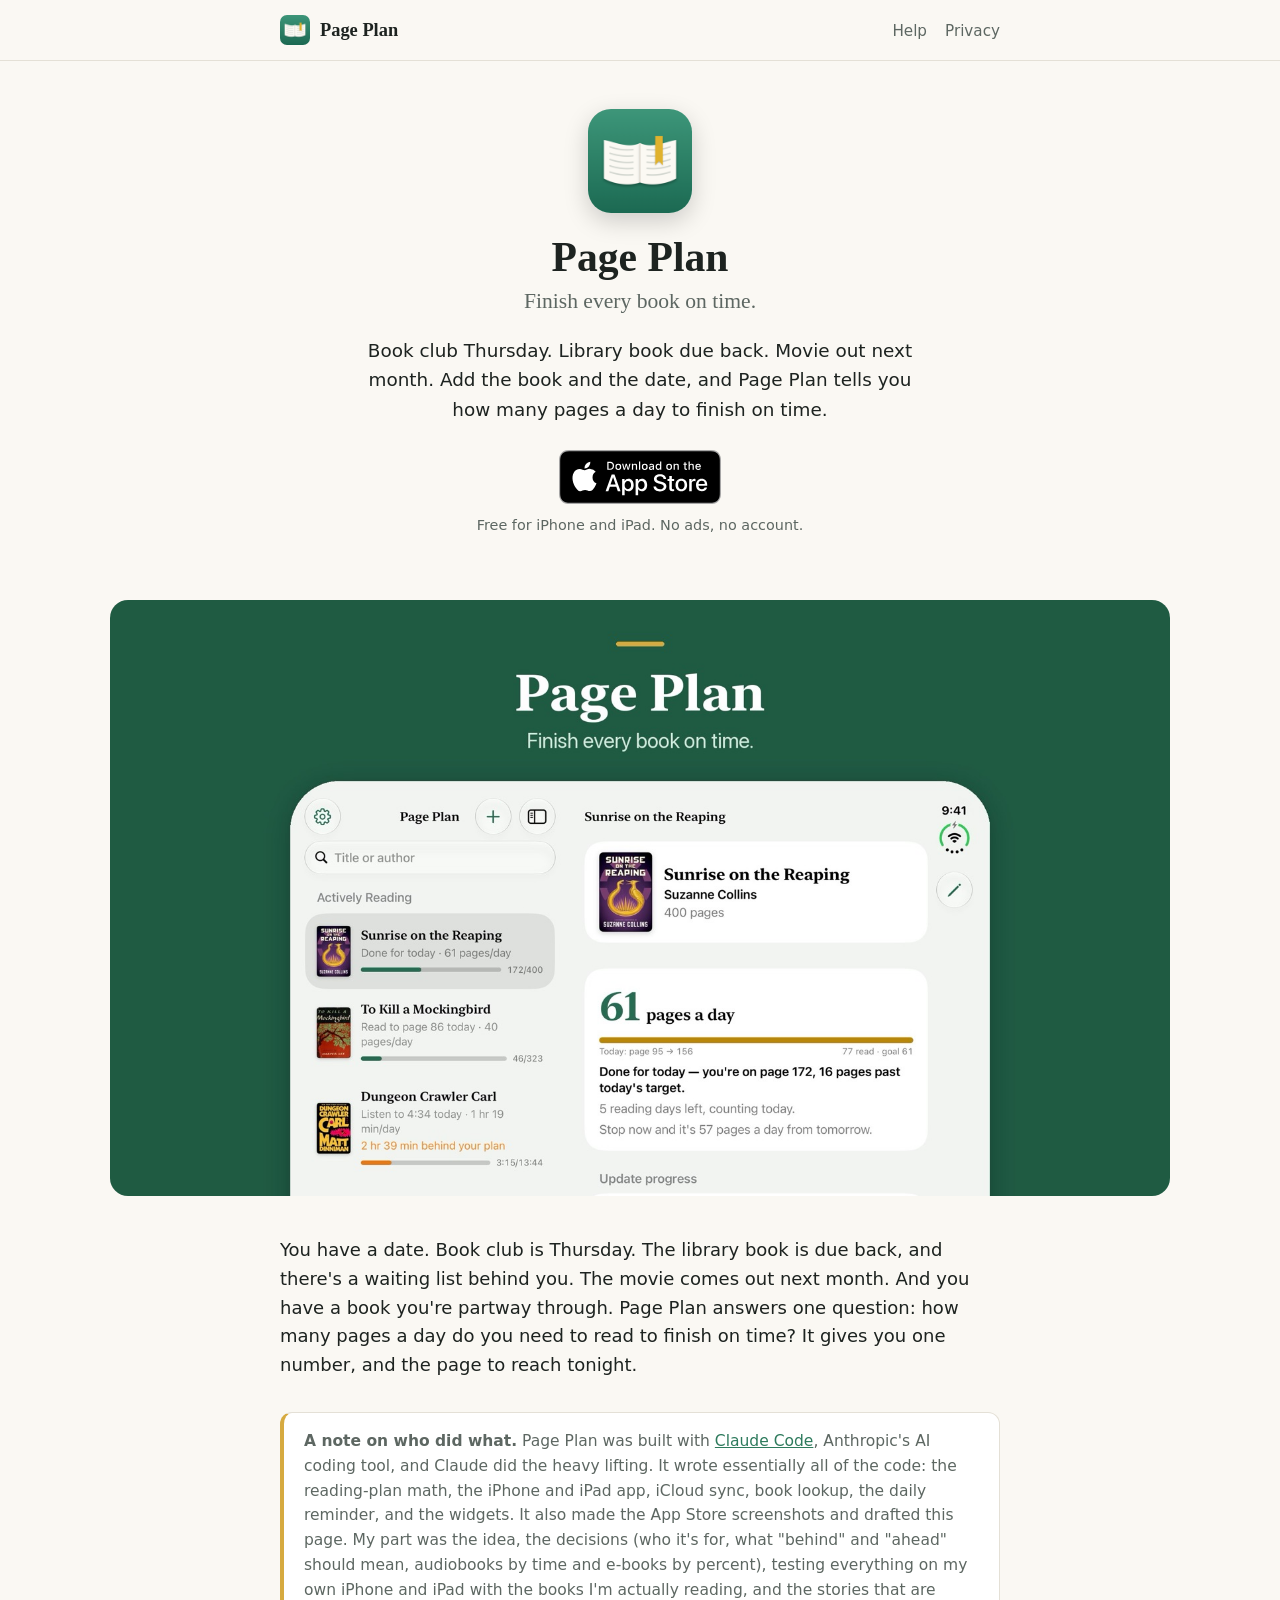
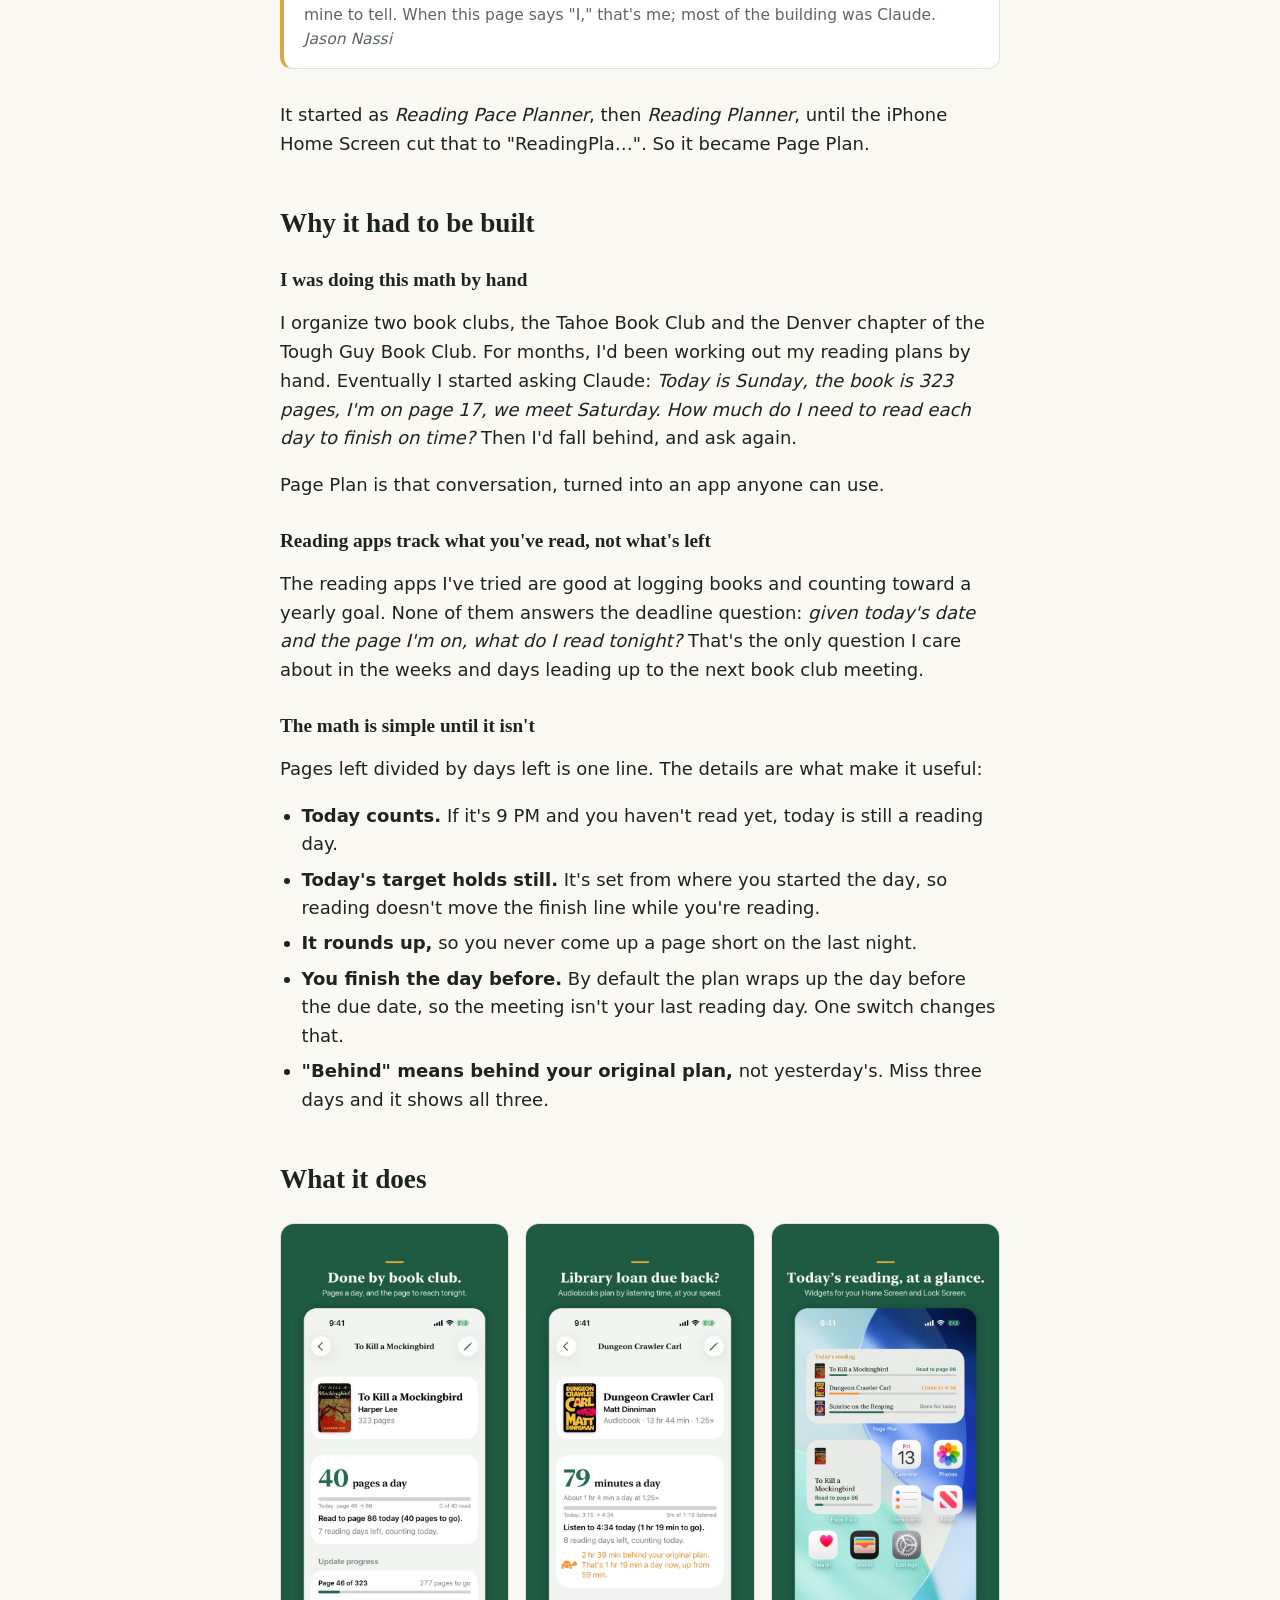
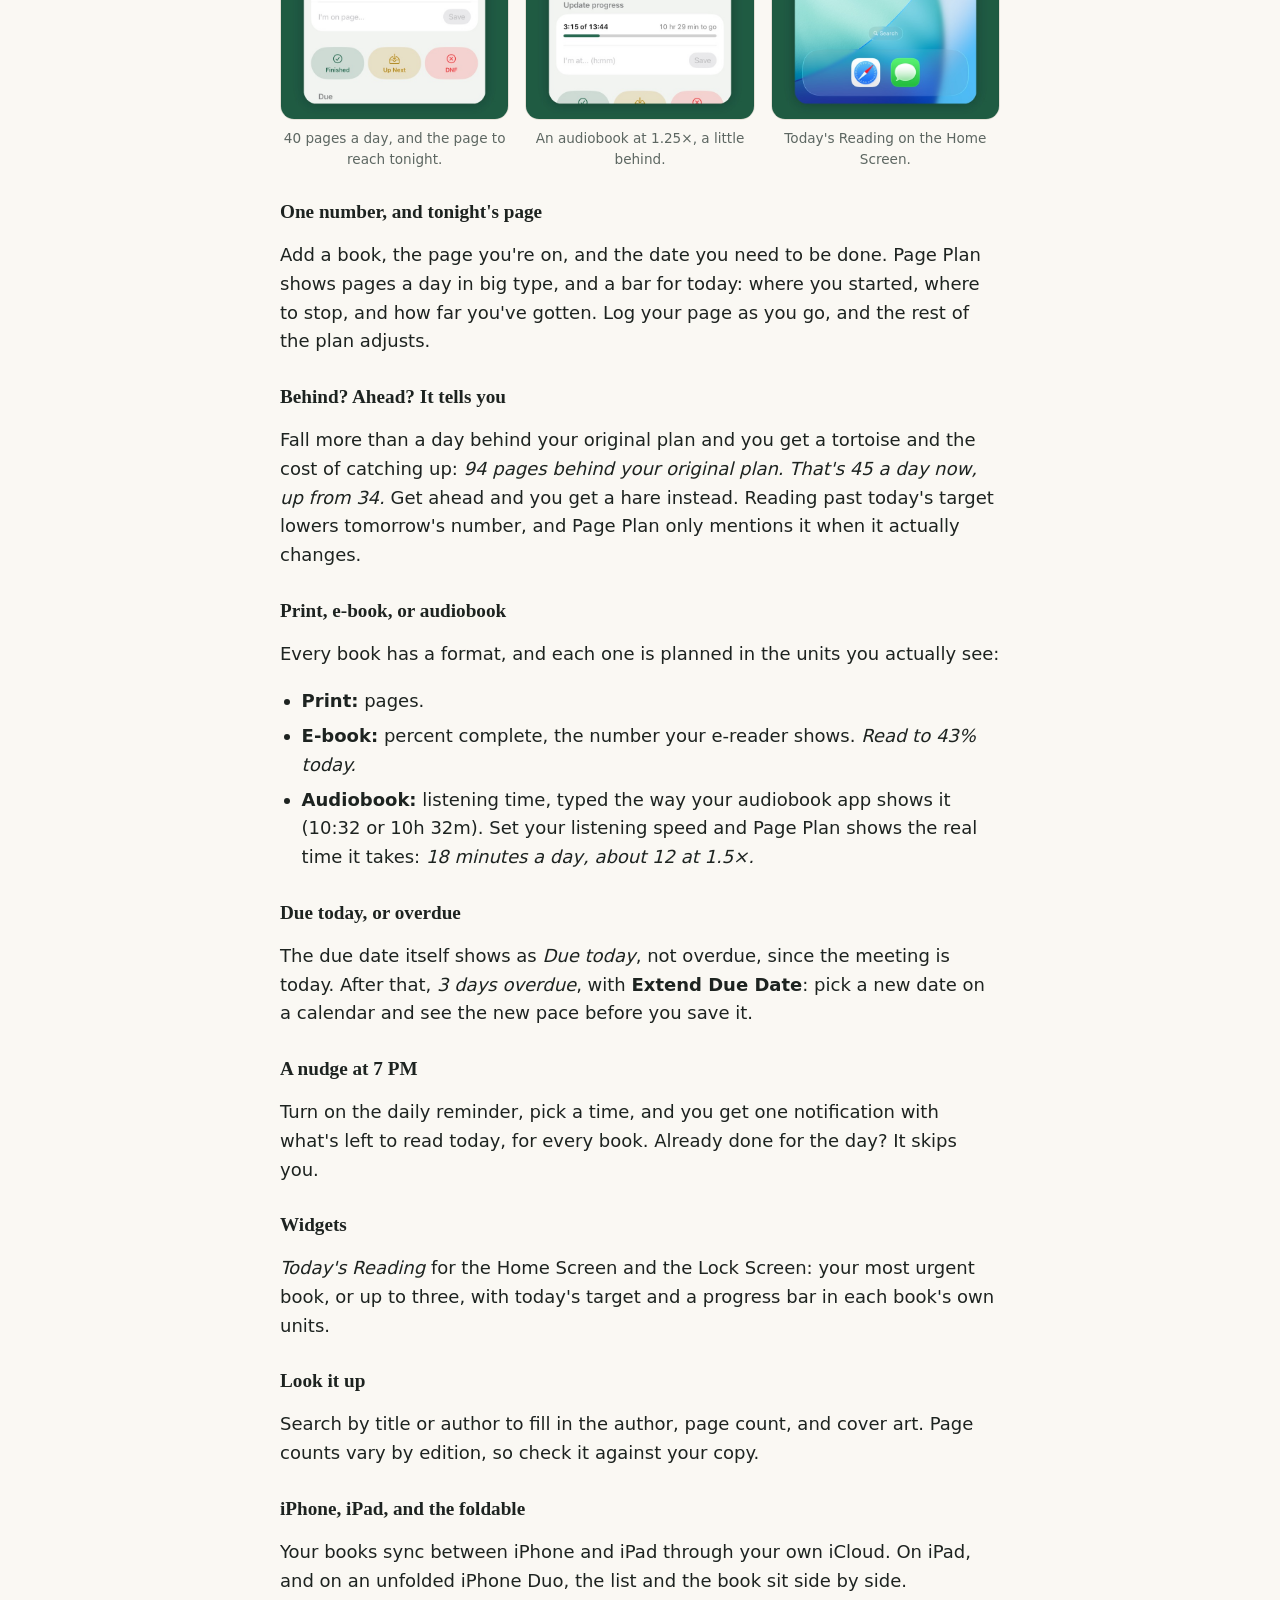
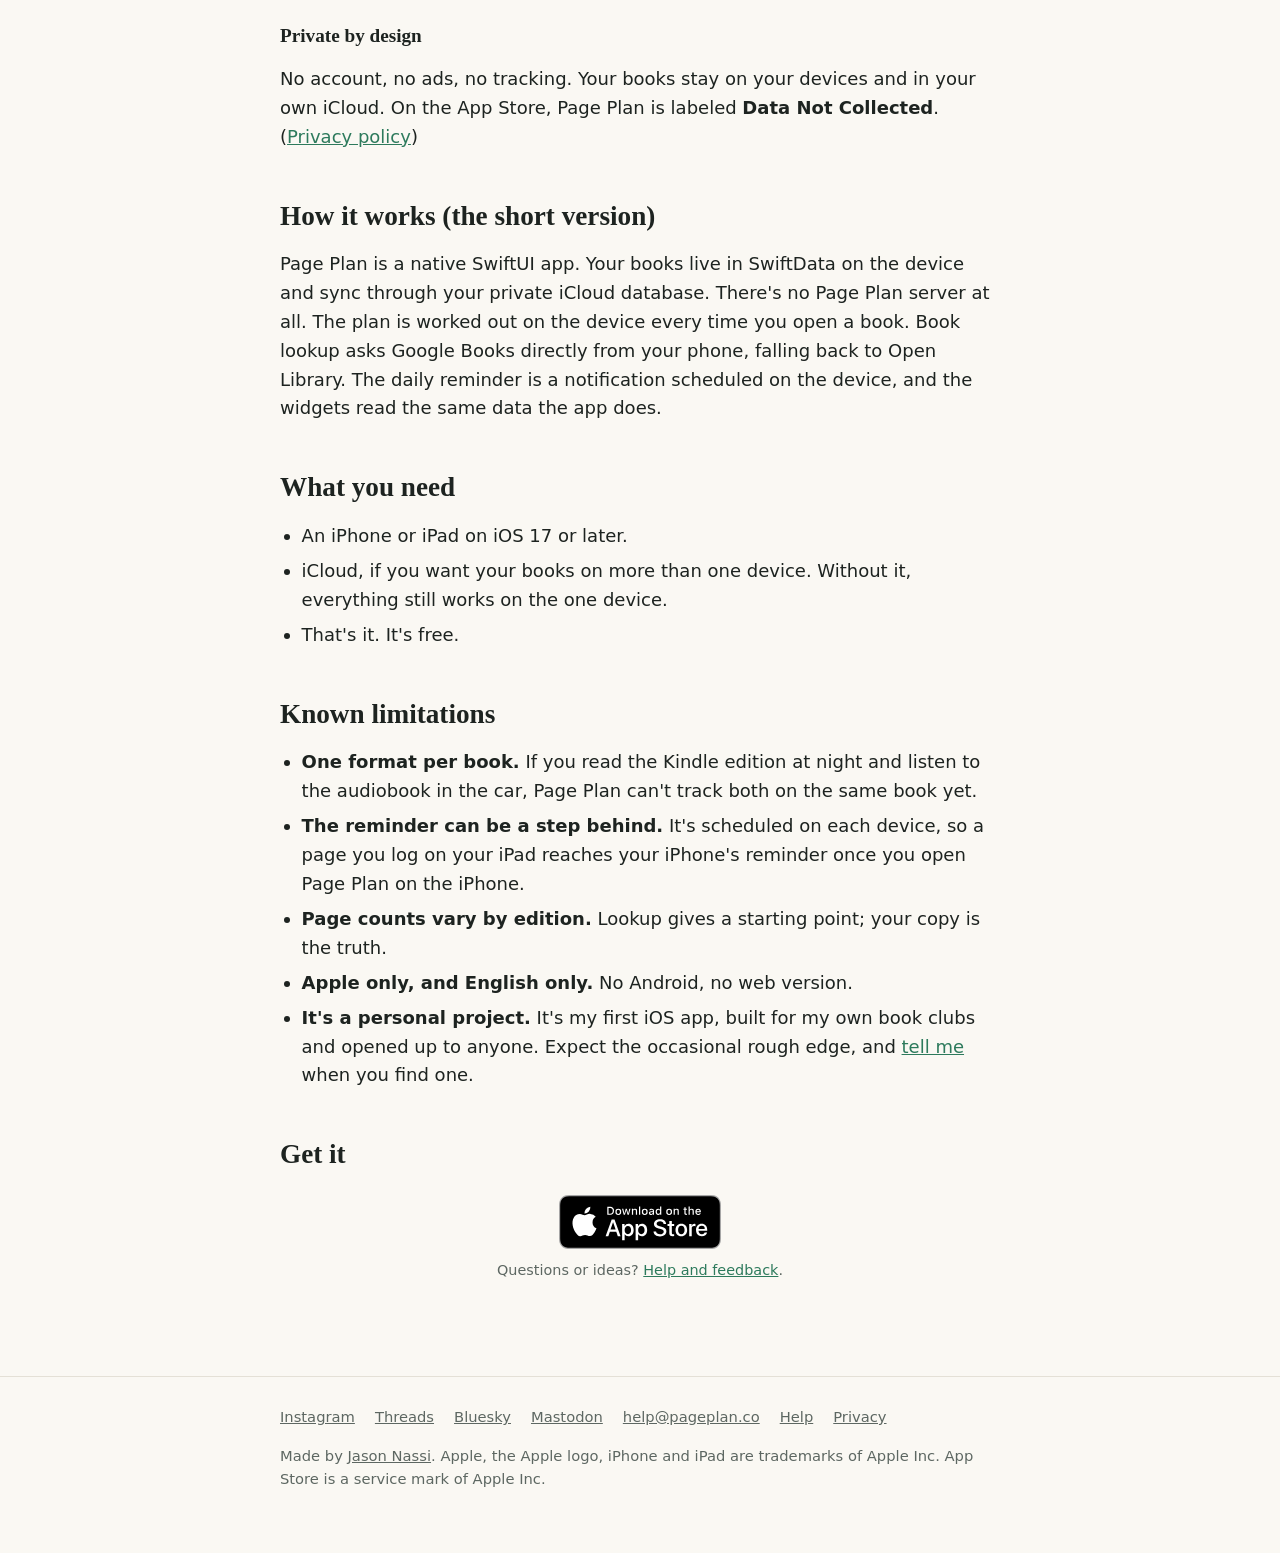
==== index.html @ 0ff405a3 "pageplan.co: home, help, privacy, /app short link, 404; GoatCounter and App Store campaign tags Co-A" ====
<!doctype html>
<html lang="en">
<head>
<meta charset="utf-8">
<meta name="viewport" content="width=device-width, initial-scale=1">
<title>Page Plan: Finish every book on time</title>
<meta name="description" content="How many pages a day to finish on time. Page Plan is a free iPhone and iPad app for book clubs, library loans and anyone reading to a deadline. Print, e-book or audiobook.">
<meta name="apple-itunes-app" content="app-id=6833728486">
<meta property="og:title" content="Page Plan: Finish every book on time">
<meta property="og:description" content="How many pages a day to finish on time. Free for iPhone and iPad.">
<meta property="og:image" content="https://pageplan.co/assets/img/og.jpg">
<meta property="og:url" content="https://pageplan.co/">
<meta name="twitter:card" content="summary_large_image">
<link rel="icon" href="/assets/img/favicon.png">
<link rel="apple-touch-icon" href="/assets/img/apple-touch-icon.png">
<link rel="stylesheet" href="/assets/style.css">
<link rel="me" href="https://mastodon.social/@pageplanapp">
<script data-goatcounter="https://pageplan.goatcounter.com/count" async src="//gc.zgo.at/count.js"></script>
</head>
<body>
<header class="top"><div class="wrap">
  <a class="brand" href="/"><img src="/assets/img/icon.png" alt="">Page Plan</a>
  <nav><a href="/help/">Help</a><a href="/privacy/">Privacy</a></nav>
</div></header>

<main>
<section class="hero wrap">
  <img class="icon" src="/assets/img/icon.png" alt="Page Plan app icon">
  <h1>Page Plan</h1>
  <p class="tagline">Finish every book on time.</p>
  <p class="pitch">Book club Thursday. Library book due back. Movie out next month. Add the book and the date, and Page Plan tells you how many pages a day to finish on time.</p>
  <a class="badge" href="https://apps.apple.com/app/page-plan/id6833728486?ct=site" data-goatcounter-click="app-store-hero">
    <img src="/assets/img/app-store-badge.svg" alt="Download on the App Store"></a>
  <p class="badge-note">Free for iPhone and iPad. No ads, no account.</p>
</section>

<div class="header-image"><img src="/assets/img/header.jpg" alt="Page Plan on an unfolded iPhone Duo: the book list on one side, today's plan on the other" width="1600" height="900"></div>

<div class="wrap">
<!-- STORY CALLOUT: uncomment when the Introducing post is live.
<div class="callout"><p>📚 <a href="https://www.jnassi.com/introducing-page-plan/">Want to read the story behind Page Plan?</a></p></div>
-->

<p style="margin-top:40px">You have a date. Book club is Thursday. The library book is due back, and there's a waiting list behind you. The movie comes out next month. And you have a book you're partway through. Page Plan answers one question: how many pages a day do you need to read to finish on time? It gives you one number, and the page to reach tonight.</p>

<div class="callout note">
<p><strong>A note on who did what.</strong> Page Plan was built with <a href="https://claude.com/claude-code">Claude Code</a>, Anthropic's AI coding tool, and Claude did the heavy lifting. It wrote essentially all of the code: the reading-plan math, the iPhone and iPad app, iCloud sync, book lookup, the daily reminder, and the widgets. It also made the App Store screenshots and drafted this page. My part was the idea, the decisions (who it's for, what "behind" and "ahead" should mean, audiobooks by time and e-books by percent), testing everything on my own iPhone and iPad with the books I'm actually reading, and the stories that are mine to tell. When this page says "I," that's me; most of the building was Claude. <em>Jason Nassi</em></p>
</div>

<p>It started as <em>Reading Pace Planner</em>, then <em>Reading Planner</em>, until the iPhone Home Screen cut that to "ReadingPla…". So it became Page Plan.</p>

<h2>Why it had to be built</h2>

<h3>I was doing this math by hand</h3>
<p>I organize two book clubs, the Tahoe Book Club and the Denver chapter of the Tough Guy Book Club. For months, I'd been working out my reading plans by hand. Eventually I started asking Claude: <em>Today is Sunday, the book is 323 pages, I'm on page 17, we meet Saturday. How much do I need to read each day to finish on time?</em> Then I'd fall behind, and ask again.</p>
<p>Page Plan is that conversation, turned into an app anyone can use.</p>

<h3>Reading apps track what you've read, not what's left</h3>
<p>The reading apps I've tried are good at logging books and counting toward a yearly goal. None of them answers the deadline question: <em>given today's date and the page I'm on, what do I read tonight?</em> That's the only question I care about in the weeks and days leading up to the next book club meeting.</p>

<h3>The math is simple until it isn't</h3>
<p>Pages left divided by days left is one line. The details are what make it useful:</p>
<ul>
  <li><strong>Today counts.</strong> If it's 9 PM and you haven't read yet, today is still a reading day.</li>
  <li><strong>Today's target holds still.</strong> It's set from where you started the day, so reading doesn't move the finish line while you're reading.</li>
  <li><strong>It rounds up,</strong> so you never come up a page short on the last night.</li>
  <li><strong>You finish the day before.</strong> By default the plan wraps up the day before the due date, so the meeting isn't your last reading day. One switch changes that.</li>
  <li><strong>"Behind" means behind your original plan,</strong> not yesterday's. Miss three days and it shows all three.</li>
</ul>

<h2>What it does</h2>

<div class="shots">
  <figure><img src="/assets/img/iphone-1.jpg" alt="To Kill a Mockingbird: 40 pages a day, read to page 86 tonight" loading="lazy" width="644" height="1400"><figcaption>40 pages a day, and the page to reach tonight.</figcaption></figure>
  <figure><img src="/assets/img/iphone-2.jpg" alt="An audiobook at 1.25×, a little behind" loading="lazy" width="644" height="1400"><figcaption>An audiobook at 1.25×, a little behind.</figcaption></figure>
  <figure><img src="/assets/img/iphone-5.jpg" alt="Today's Reading widget on the Home Screen" loading="lazy" width="644" height="1400"><figcaption>Today's Reading on the Home Screen.</figcaption></figure>
</div>

<h3>One number, and tonight's page</h3>
<p>Add a book, the page you're on, and the date you need to be done. Page Plan shows pages a day in big type, and a bar for today: where you started, where to stop, and how far you've gotten. Log your page as you go, and the rest of the plan adjusts.</p>

<h3>Behind? Ahead? It tells you</h3>
<p>Fall more than a day behind your original plan and you get a tortoise and the cost of catching up: <em>94 pages behind your original plan. That's 45 a day now, up from 34.</em> Get ahead and you get a hare instead. Reading past today's target lowers tomorrow's number, and Page Plan only mentions it when it actually changes.</p>

<h3>Print, e-book, or audiobook</h3>
<p>Every book has a format, and each one is planned in the units you actually see:</p>
<ul>
  <li><strong>Print:</strong> pages.</li>
  <li><strong>E-book:</strong> percent complete, the number your e-reader shows. <em>Read to 43% today.</em></li>
  <li><strong>Audiobook:</strong> listening time, typed the way your audiobook app shows it (10:32 or 10h 32m). Set your listening speed and Page Plan shows the real time it takes: <em>18 minutes a day, about 12 at 1.5×.</em></li>
</ul>

<h3>Due today, or overdue</h3>
<p>The due date itself shows as <em>Due today</em>, not overdue, since the meeting is today. After that, <em>3 days overdue</em>, with <strong>Extend Due Date</strong>: pick a new date on a calendar and see the new pace before you save it.</p>

<h3>A nudge at 7 PM</h3>
<p>Turn on the daily reminder, pick a time, and you get one notification with what's left to read today, for every book. Already done for the day? It skips you.</p>

<h3>Widgets</h3>
<p><em>Today's Reading</em> for the Home Screen and the Lock Screen: your most urgent book, or up to three, with today's target and a progress bar in each book's own units.</p>

<h3>Look it up</h3>
<p>Search by title or author to fill in the author, page count, and cover art. Page counts vary by edition, so check it against your copy.</p>

<h3>iPhone, iPad, and the foldable</h3>
<p>Your books sync between iPhone and iPad through your own iCloud. On iPad, and on an unfolded iPhone Duo, the list and the book sit side by side.</p>

<h3>Private by design</h3>
<p>No account, no ads, no tracking. Your books stay on your devices and in your own iCloud. On the App Store, Page Plan is labeled <strong>Data Not Collected</strong>. (<a href="/privacy/">Privacy policy</a>)</p>

<h2>How it works (the short version)</h2>
<p>Page Plan is a native SwiftUI app. Your books live in SwiftData on the device and sync through your private iCloud database. There's no Page Plan server at all. The plan is worked out on the device every time you open a book. Book lookup asks Google Books directly from your phone, falling back to Open Library. The daily reminder is a notification scheduled on the device, and the widgets read the same data the app does.</p>

<h2>What you need</h2>
<ul>
  <li>An iPhone or iPad on iOS 17 or later.</li>
  <li>iCloud, if you want your books on more than one device. Without it, everything still works on the one device.</li>
  <li>That's it. It's free.</li>
</ul>

<h2>Known limitations</h2>
<ul>
  <li><strong>One format per book.</strong> If you read the Kindle edition at night and listen to the audiobook in the car, Page Plan can't track both on the same book yet.</li>
  <li><strong>The reminder can be a step behind.</strong> It's scheduled on each device, so a page you log on your iPad reaches your iPhone's reminder once you open Page Plan on the iPhone.</li>
  <li><strong>Page counts vary by edition.</strong> Lookup gives a starting point; your copy is the truth.</li>
  <li><strong>Apple only, and English only.</strong> No Android, no web version.</li>
  <li><strong>It's a personal project.</strong> It's my first iOS app, built for my own book clubs and opened up to anyone. Expect the occasional rough edge, and <a href="/help/">tell me</a> when you find one.</li>
</ul>

<h2 id="get">Get it</h2>
<div class="get">
  <a class="badge" href="https://apps.apple.com/app/page-plan/id6833728486?ct=site" data-goatcounter-click="app-store-bottom">
    <img src="/assets/img/app-store-badge.svg" alt="Download on the App Store"></a>
  <p class="badge-note">Questions or ideas? <a href="/help/">Help and feedback</a>.</p>
</div>
</div>
</main>

<footer><div class="wrap">
  <div class="links">
    <a href="https://www.instagram.com/pageplanapp" data-goatcounter-click="instagram">Instagram</a>
    <a href="https://www.threads.com/@pageplanapp" data-goatcounter-click="threads">Threads</a>
    <a href="https://bsky.app/profile/pageplan.co" data-goatcounter-click="bluesky">Bluesky</a>
    <a rel="me" href="https://mastodon.social/@pageplanapp" data-goatcounter-click="mastodon">Mastodon</a>
    <a href="mailto:help@pageplan.co">help@pageplan.co</a>
    <a href="/help/">Help</a>
    <a href="/privacy/">Privacy</a>
  </div>
  <p>Made by <a href="https://www.jnassi.com/">Jason Nassi</a>. Apple, the Apple logo, iPhone and iPad are trademarks of Apple Inc. App Store is a service mark of Apple Inc.</p>
</div></footer>
</body>
</html>
---- assets/style.css ----
/* Page Plan site. Colors match the app: deep green, gold, paper. */
:root {
  --green: #1f5a43;
  --green-bright: #2d7a5c;
  --gold: #d6aa40;
  --paper: #faf8f3;
  --card: #ffffff;
  --ink: #1d2320;
  --muted: #5d6762;
  --line: #e4e0d6;
  --serif: "New York", ui-serif, "Iowan Old Style", Georgia, serif;
  --sans: -apple-system, BlinkMacSystemFont, "Segoe UI", system-ui, sans-serif;
}
@media (prefers-color-scheme: dark) {
  :root {
    --green: #7cc4a3;
    --green-bright: #8fd3b2;
    --gold: #e3bd5c;
    --paper: #141816;
    --card: #1d2320;
    --ink: #eef1ee;
    --muted: #a6b0ab;
    --line: #2f3833;
  }
}

* { box-sizing: border-box; }
html { -webkit-text-size-adjust: 100%; }
body {
  margin: 0;
  background: var(--paper);
  color: var(--ink);
  font: 18px/1.6 var(--sans);
}
img { max-width: 100%; height: auto; display: block; }
a { color: var(--green-bright); }
h1, h2, h3 { font-family: var(--serif); line-height: 1.2; }
h2 { font-size: 1.7rem; margin: 3rem 0 1rem; }
h3 { font-size: 1.2rem; margin: 1.8rem 0 0.4rem; }
.wrap { max-width: 760px; margin: 0 auto; padding: 0 20px; }

/* Top bar */
.top { border-bottom: 1px solid var(--line); }
.top .wrap { display: flex; align-items: center; justify-content: space-between; height: 60px; }
.brand { display: flex; align-items: center; gap: 10px; color: var(--ink); text-decoration: none;
         font: 700 1.15rem var(--serif); }
.brand img { width: 30px; height: 30px; border-radius: 7px; }
.top nav a { color: var(--muted); text-decoration: none; margin-left: 18px; font-size: 0.95rem; }
.top nav a:hover { color: var(--green-bright); }

/* Hero */
.hero { text-align: center; padding: 48px 0 8px; }
.hero .icon { width: 104px; height: 104px; border-radius: 23px; margin: 0 auto 20px;
              box-shadow: 0 8px 24px rgba(0,0,0,0.18); }
.hero h1 { font-size: 2.6rem; margin: 0; }
.hero .tagline { font: 1.35rem var(--serif); color: var(--muted); margin: 6px 0 22px; }
.hero .pitch { font-size: 1.15rem; max-width: 560px; margin: 0 auto 26px; }
.badge img { height: 54px; width: auto; margin: 0 auto; }
.badge-note { color: var(--muted); font-size: 0.9rem; margin-top: 10px; }
.header-image { margin: 40px auto 0; max-width: 1100px; padding: 0 20px; }
.header-image img { border-radius: 18px; }

/* Content */
.callout { background: var(--card); border: 1px solid var(--line); border-left: 4px solid var(--gold);
           border-radius: 12px; padding: 16px 20px; margin: 32px 0; }
.callout p { margin: 0; }
.note { color: var(--muted); font-size: 0.97rem; }
ul { padding-left: 1.2em; }
li { margin: 0.35em 0; }
.shots { display: grid; grid-template-columns: repeat(3, 1fr); gap: 16px; margin: 28px 0; }
.shots figure { margin: 0; }
.shots img { border-radius: 14px; border: 1px solid var(--line); }
.shots figcaption { font-size: 0.85rem; color: var(--muted); margin-top: 8px; text-align: center; }
@media (max-width: 600px) {
  body { font-size: 17px; }
  .hero h1 { font-size: 2.2rem; }
  .shots { grid-template-columns: 1fr; max-width: 300px; margin: 28px auto; }
  .top nav a { margin-left: 12px; }
}
.get { text-align: center; padding: 8px 0 16px; }

/* Footer */
footer { border-top: 1px solid var(--line); margin-top: 64px; padding: 28px 0 48px; color: var(--muted);
         font-size: 0.92rem; }
footer .links { display: flex; flex-wrap: wrap; gap: 8px 20px; margin-bottom: 12px; }
footer a { color: var(--muted); }
footer a:hover { color: var(--green-bright); }
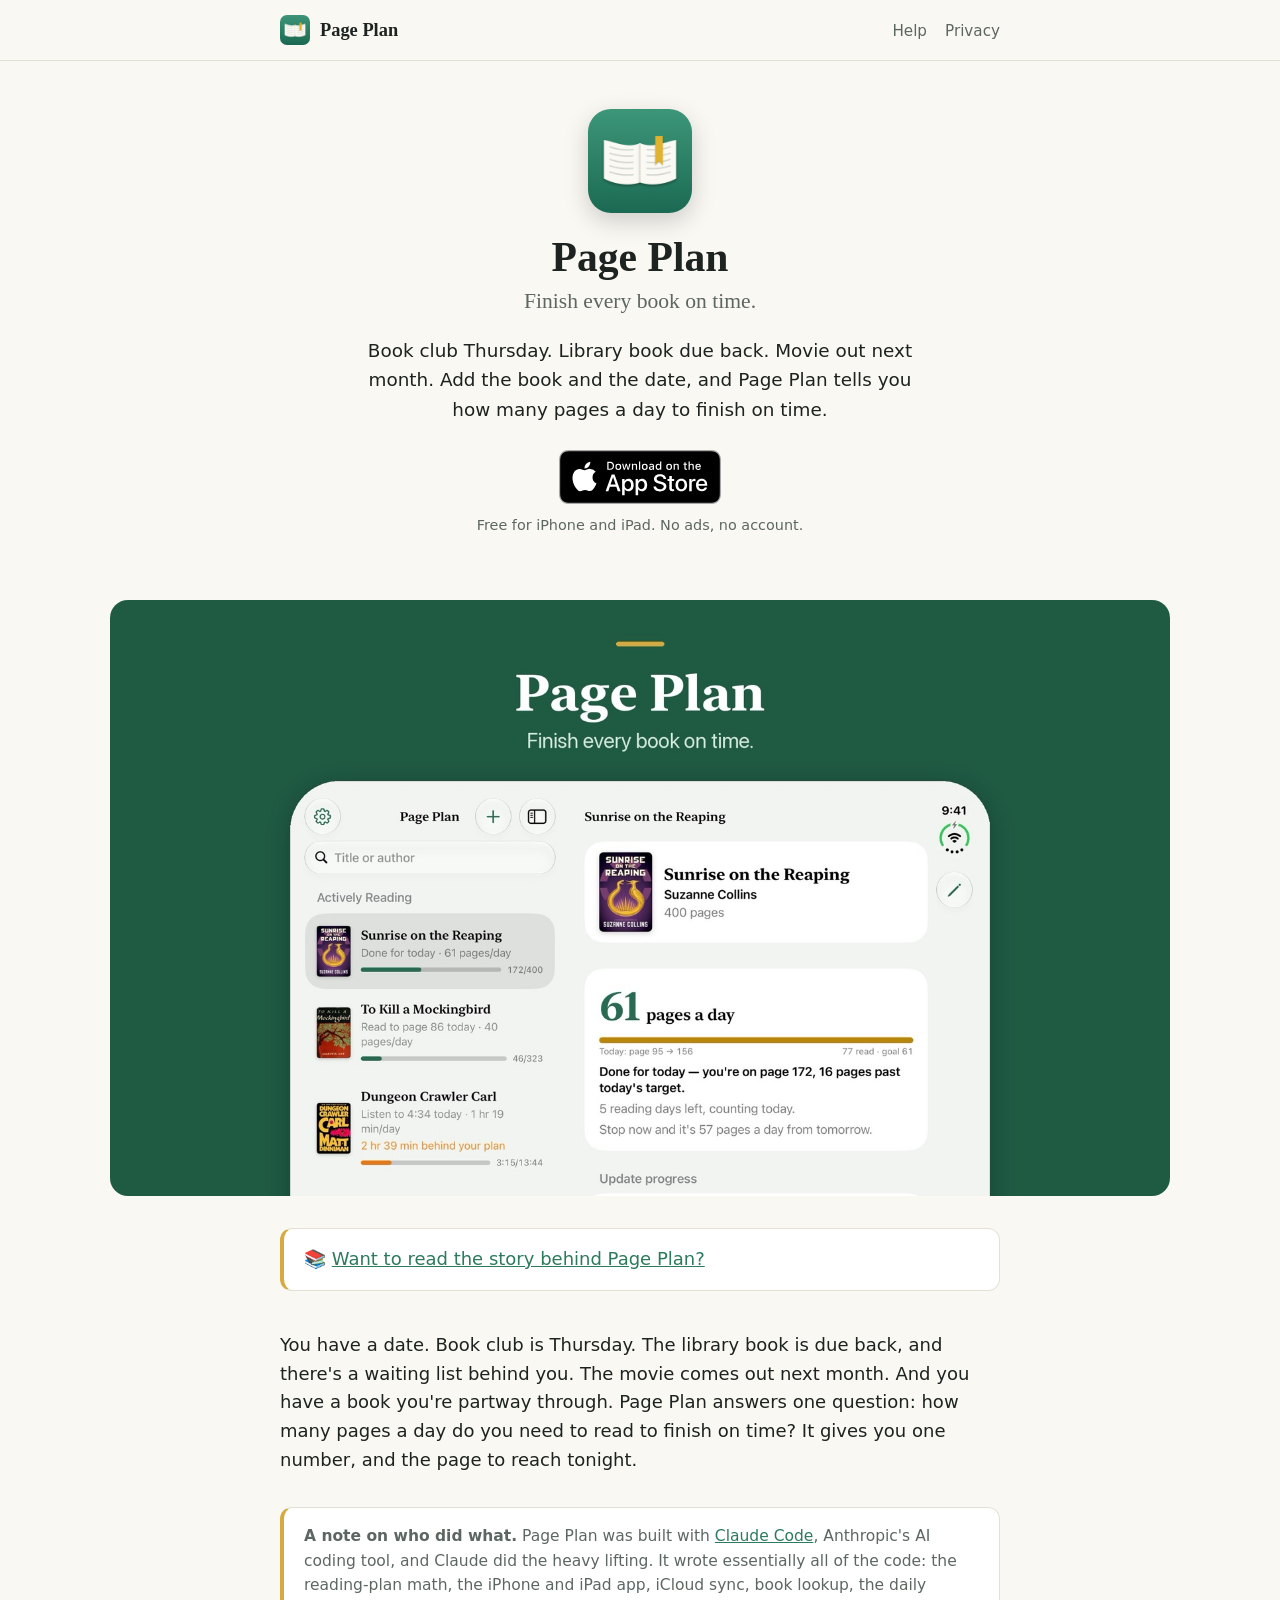
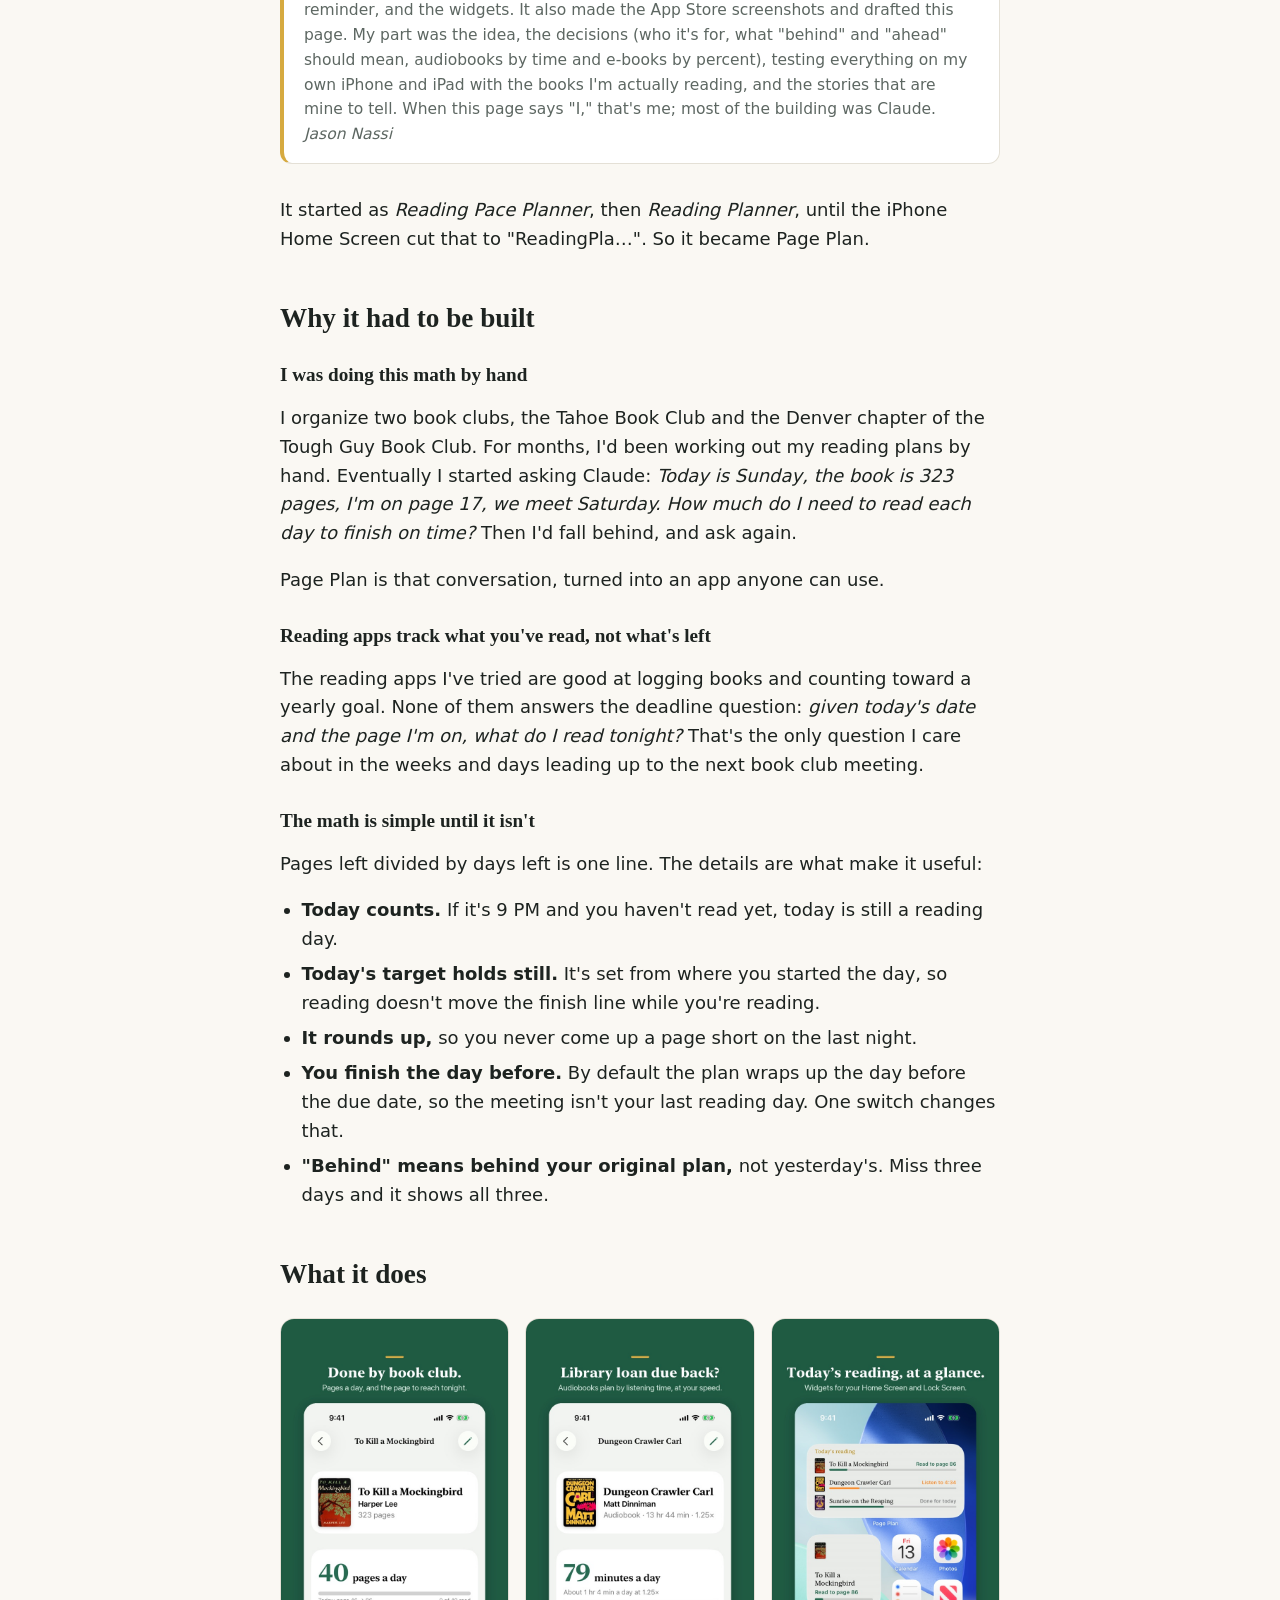
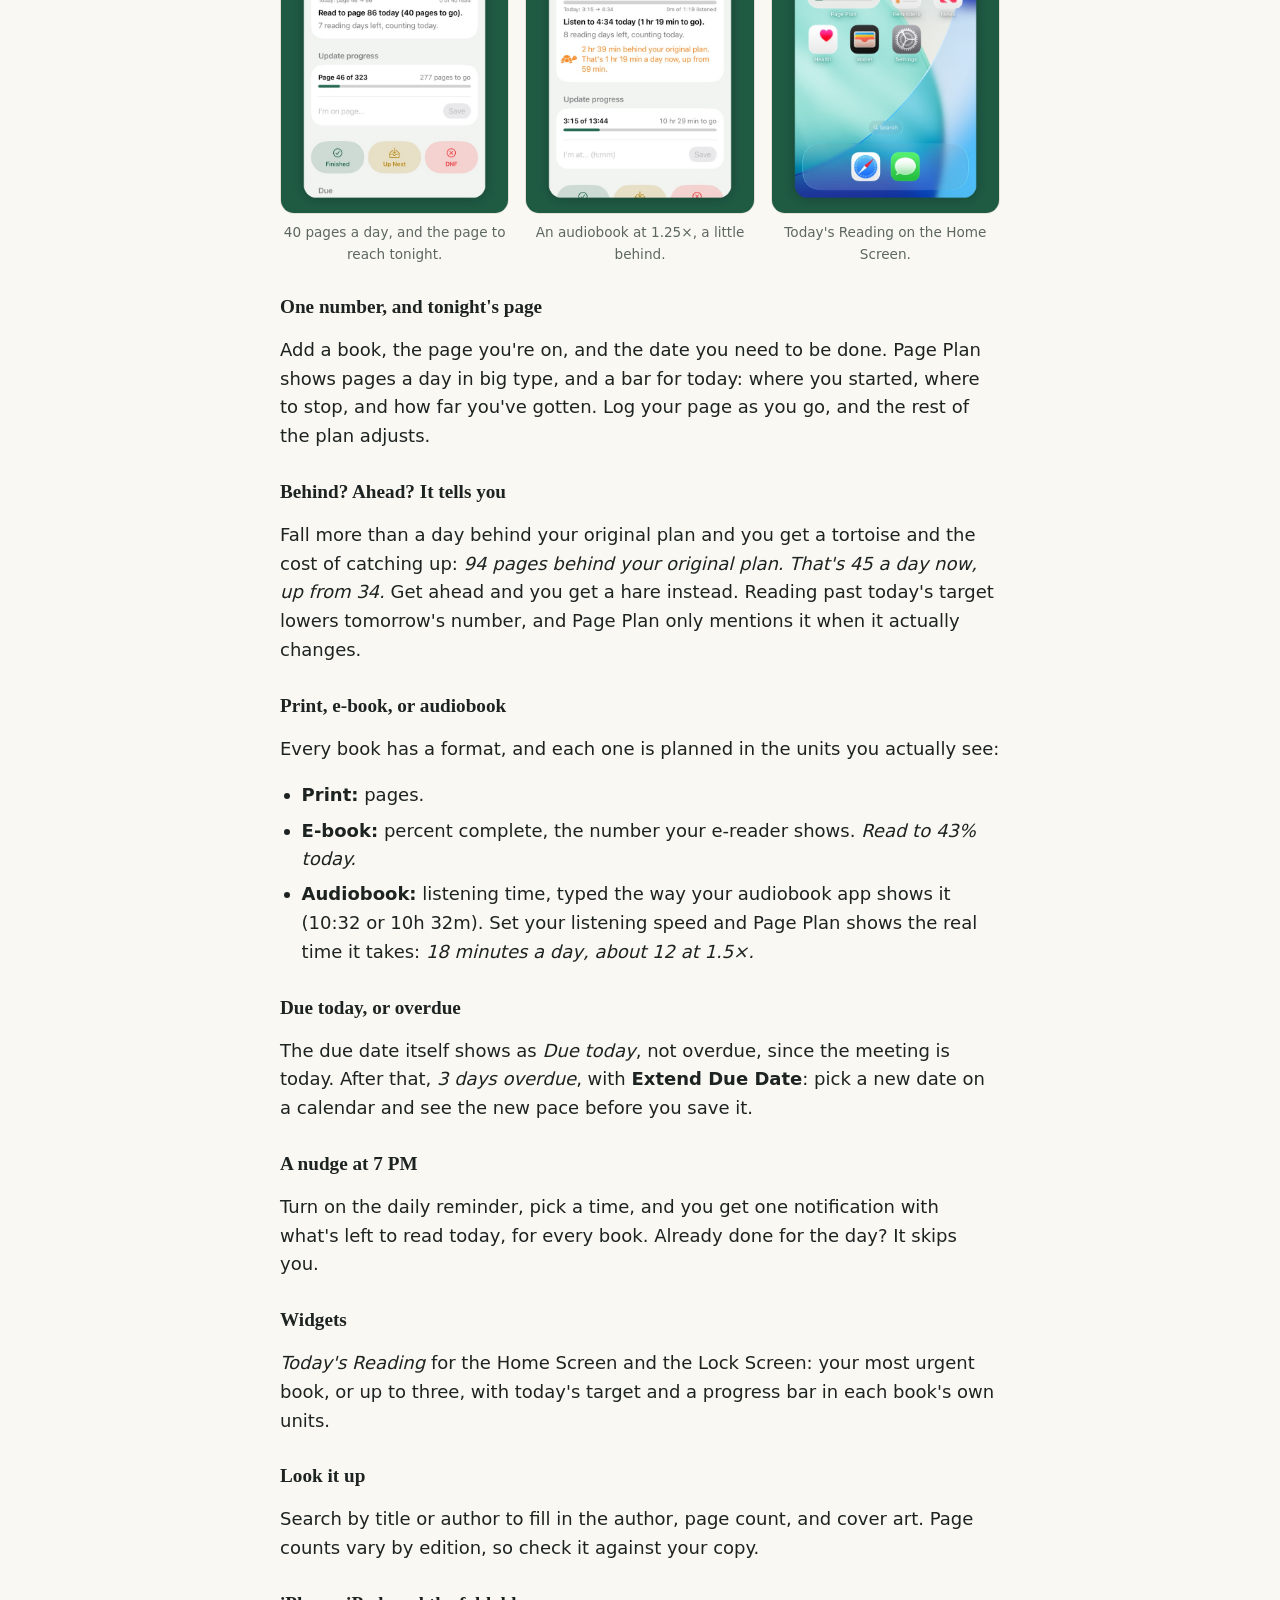
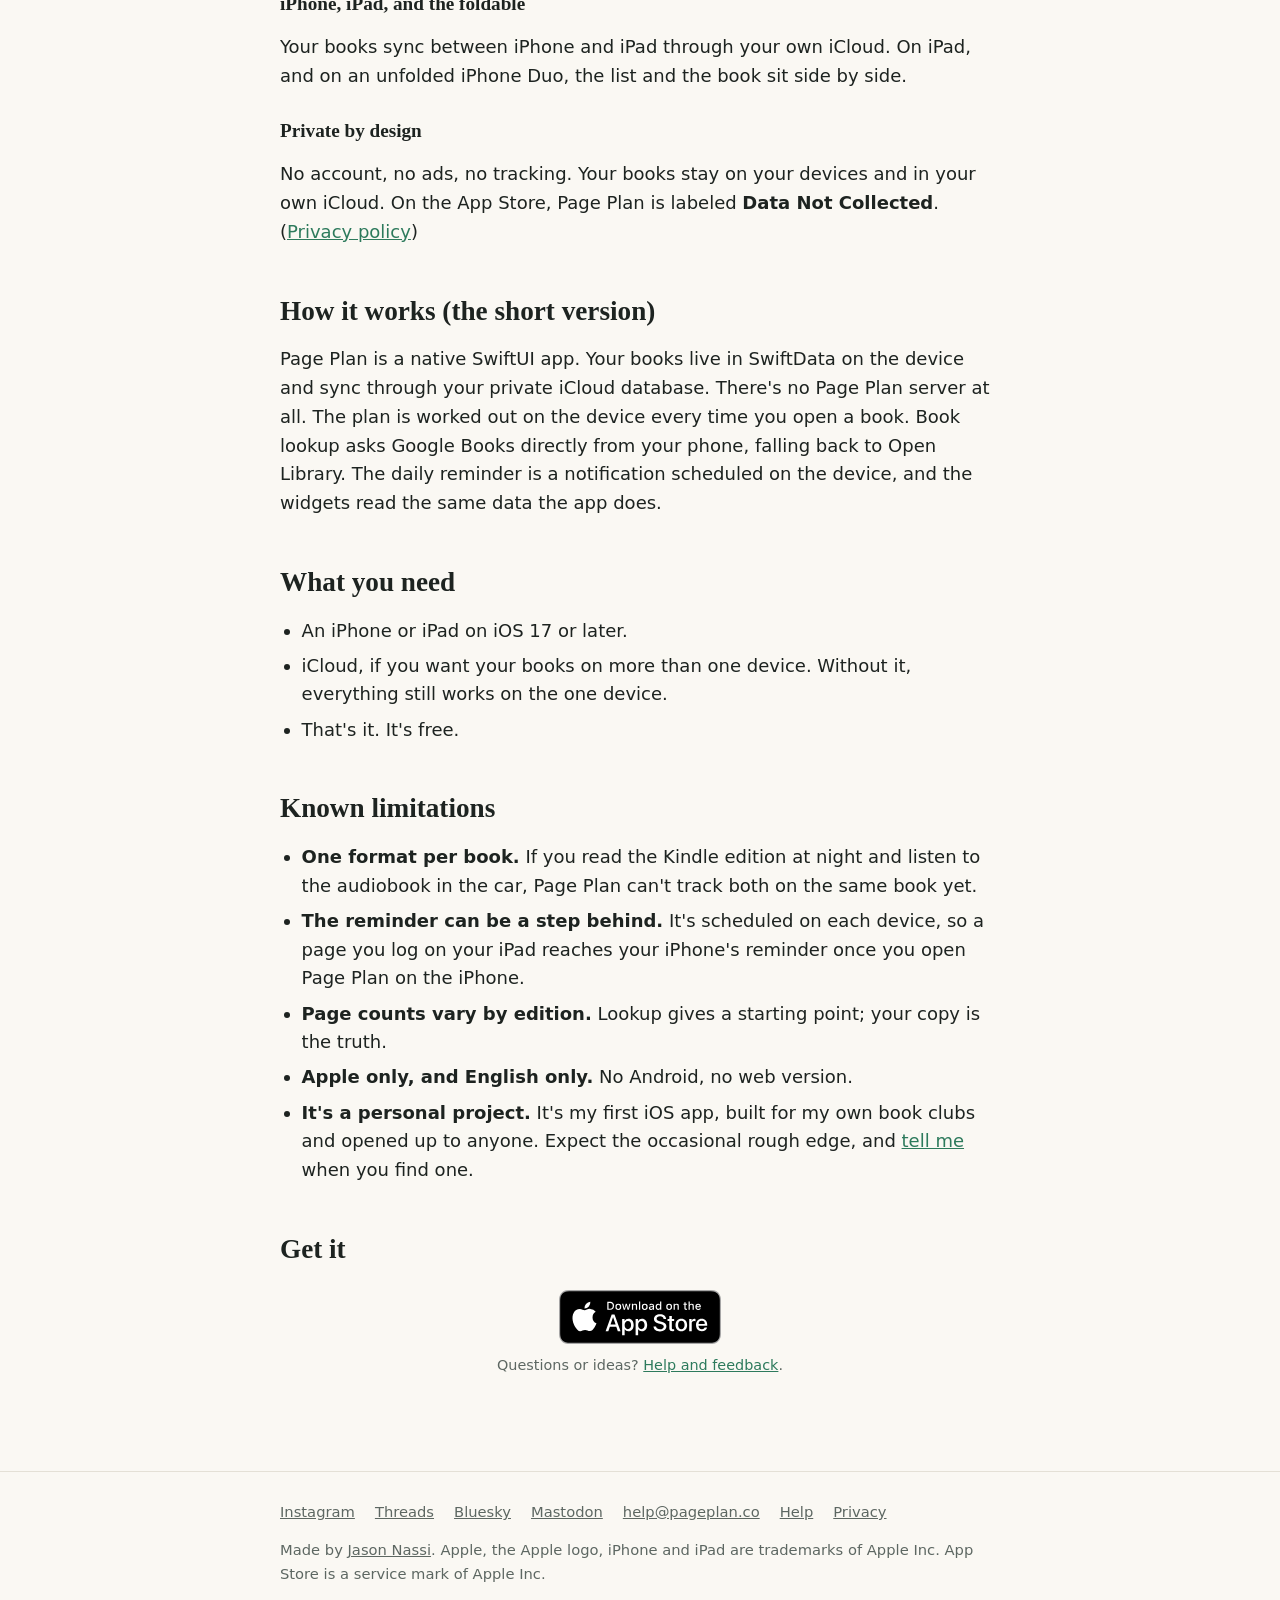
==== commit 84cccae1: "Story callout: link the Introducing Page Plan post Co-Authored-By: Claude Opus 5.5 <noreply@anthropi" ====
--- a/index.html
+++ b/index.html
@@ -37,9 +37,7 @@
 <div class="header-image"><img src="/assets/img/header.jpg" alt="Page Plan on an unfolded iPhone Duo: the book list on one side, today's plan on the other" width="1600" height="900"></div>
 
 <div class="wrap">
-<!-- STORY CALLOUT: uncomment when the Introducing post is live.
-<div class="callout"><p>📚 <a href="https://www.jnassi.com/introducing-page-plan/">Want to read the story behind Page Plan?</a></p></div>
--->
+<div class="callout"><p>📚 <a href="https://www.jnassi.com/introducing-page-plan/" data-goatcounter-click="story-post">Want to read the story behind Page Plan?</a></p></div>
 
 <p style="margin-top:40px">You have a date. Book club is Thursday. The library book is due back, and there's a waiting list behind you. The movie comes out next month. And you have a book you're partway through. Page Plan answers one question: how many pages a day do you need to read to finish on time? It gives you one number, and the page to reach tonight.</p>
 
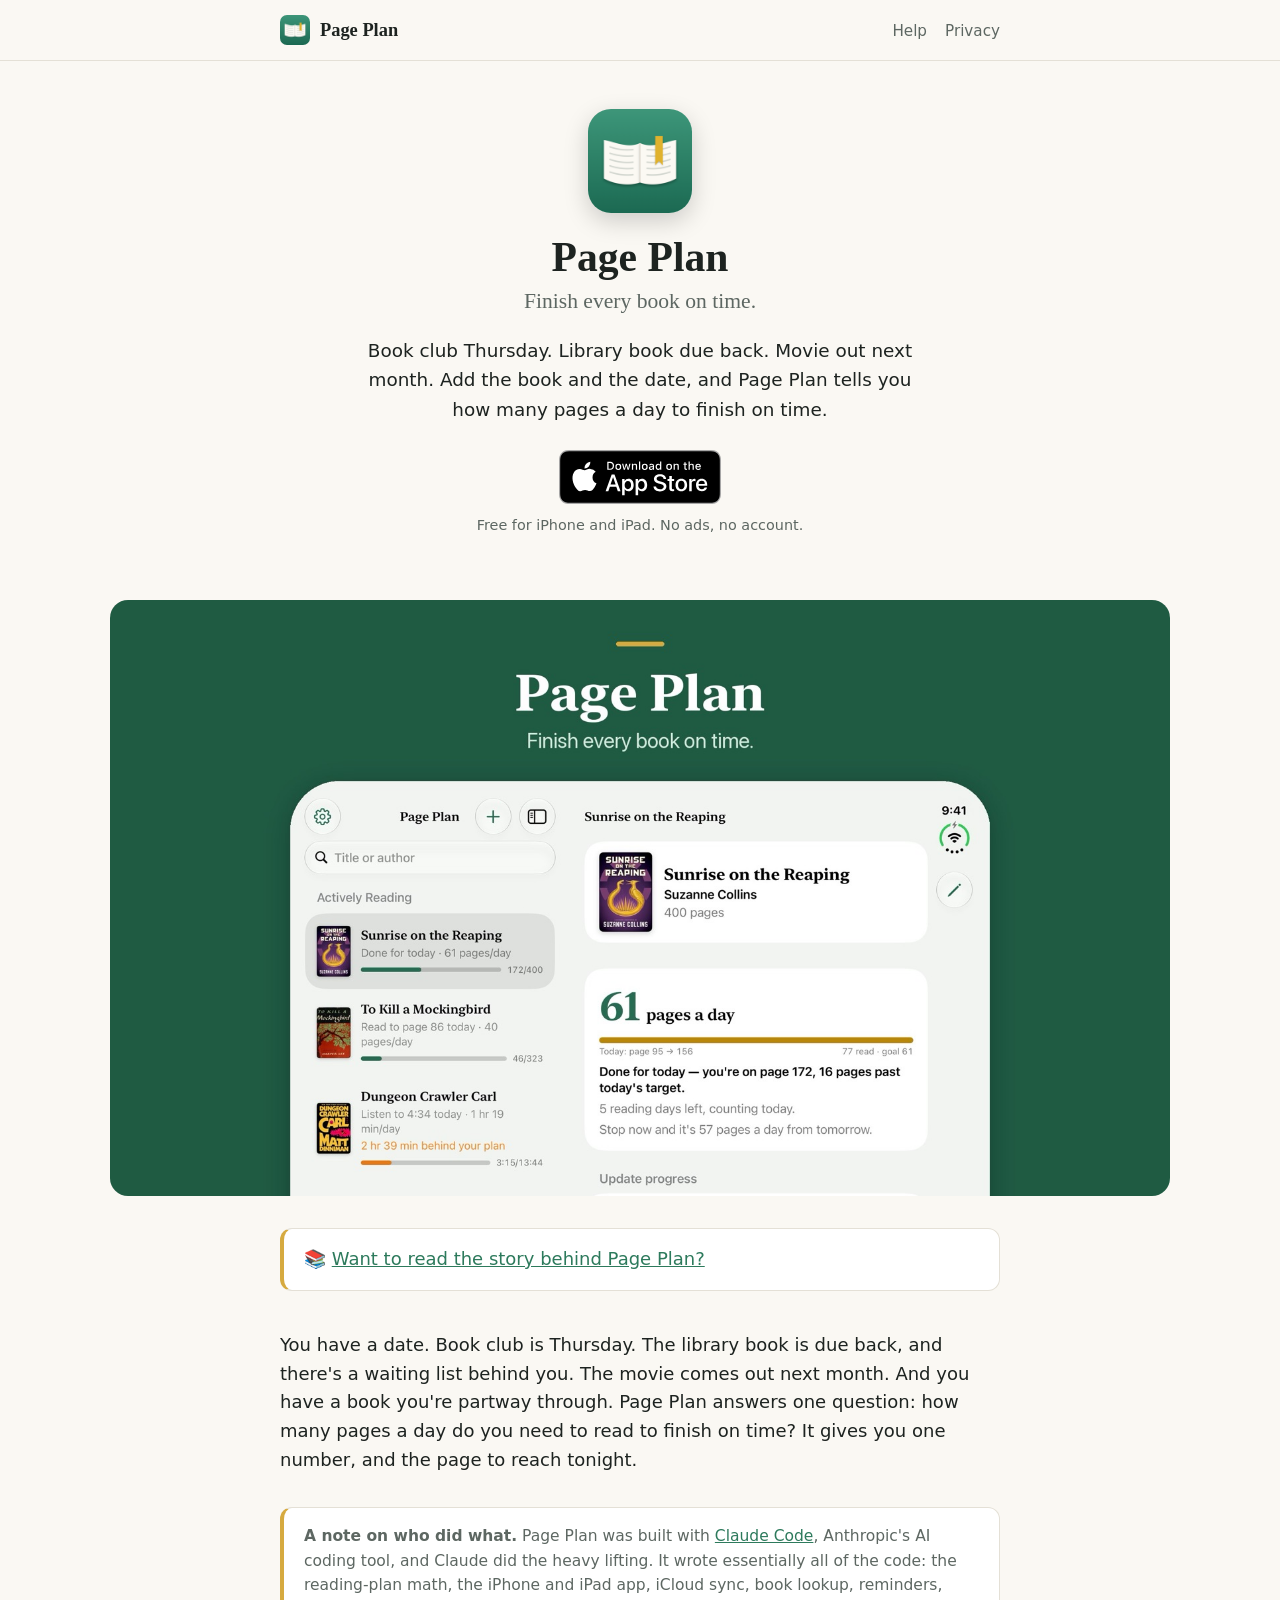
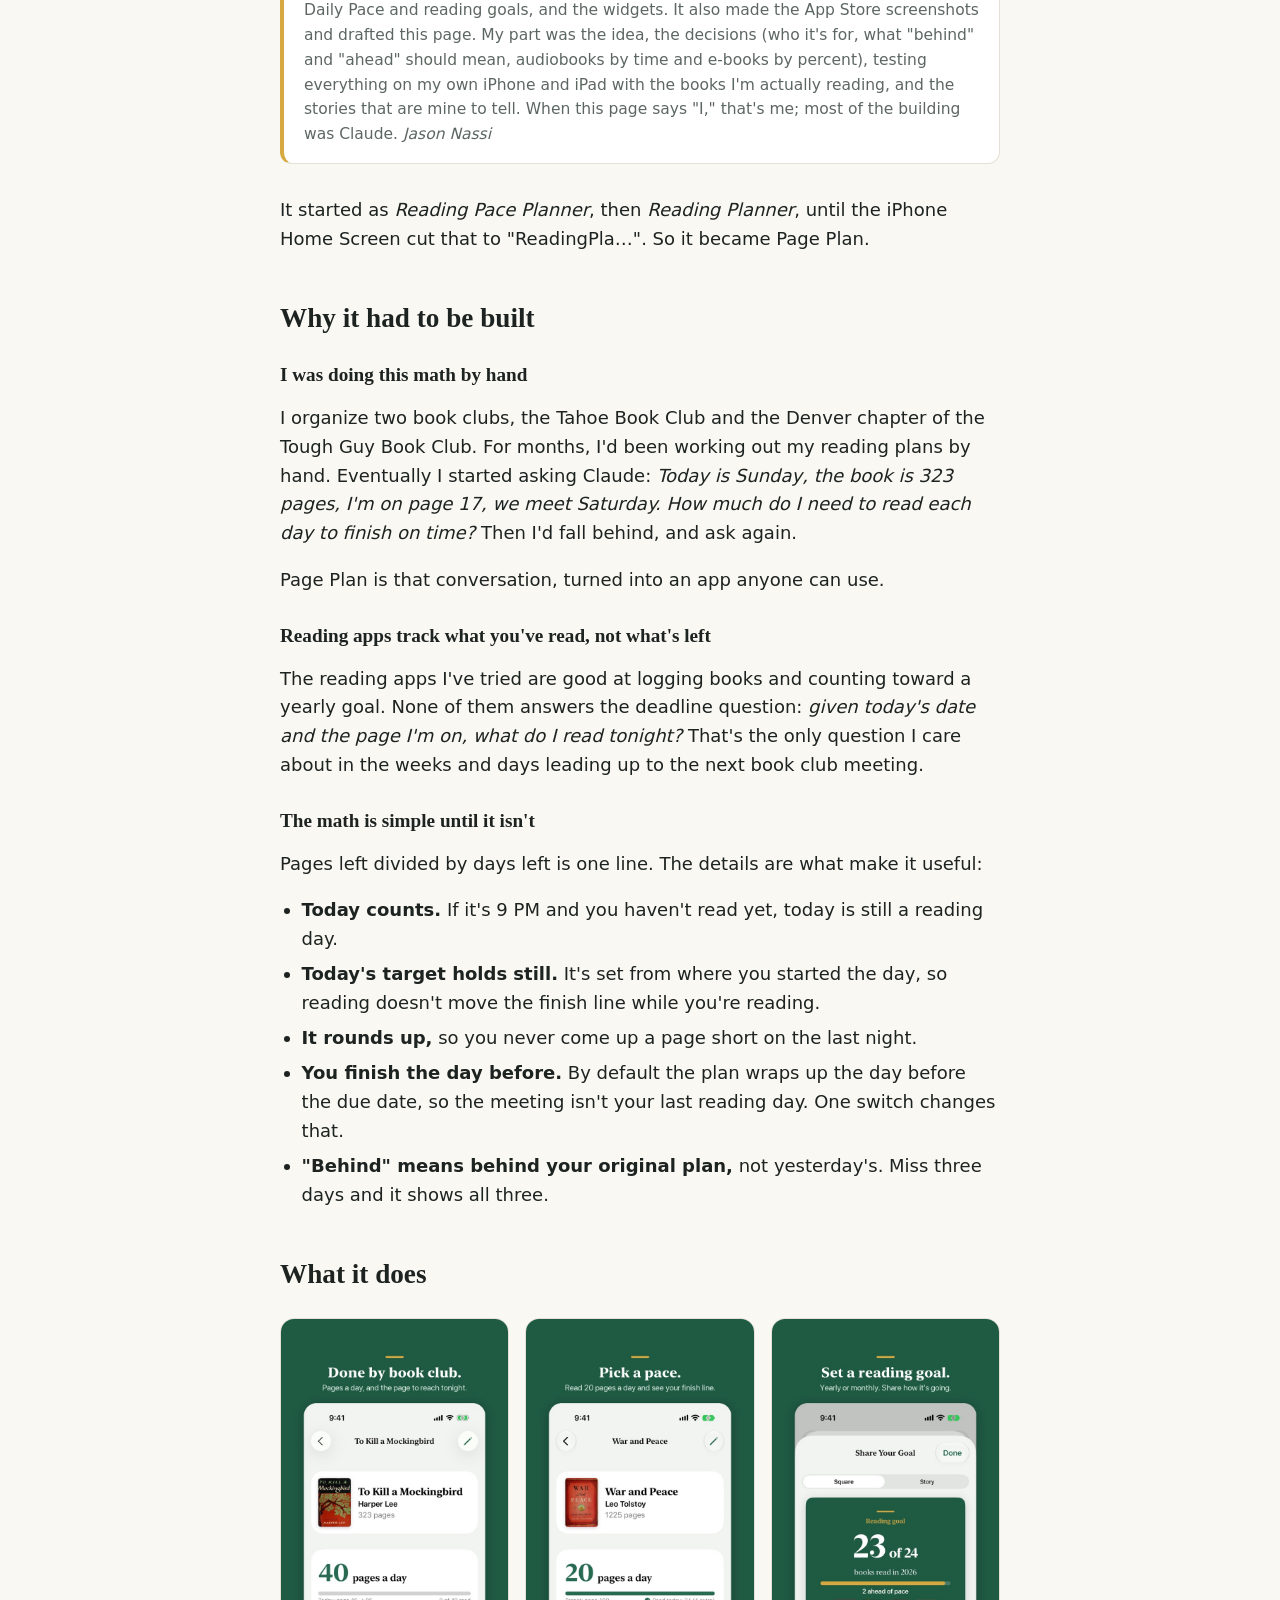
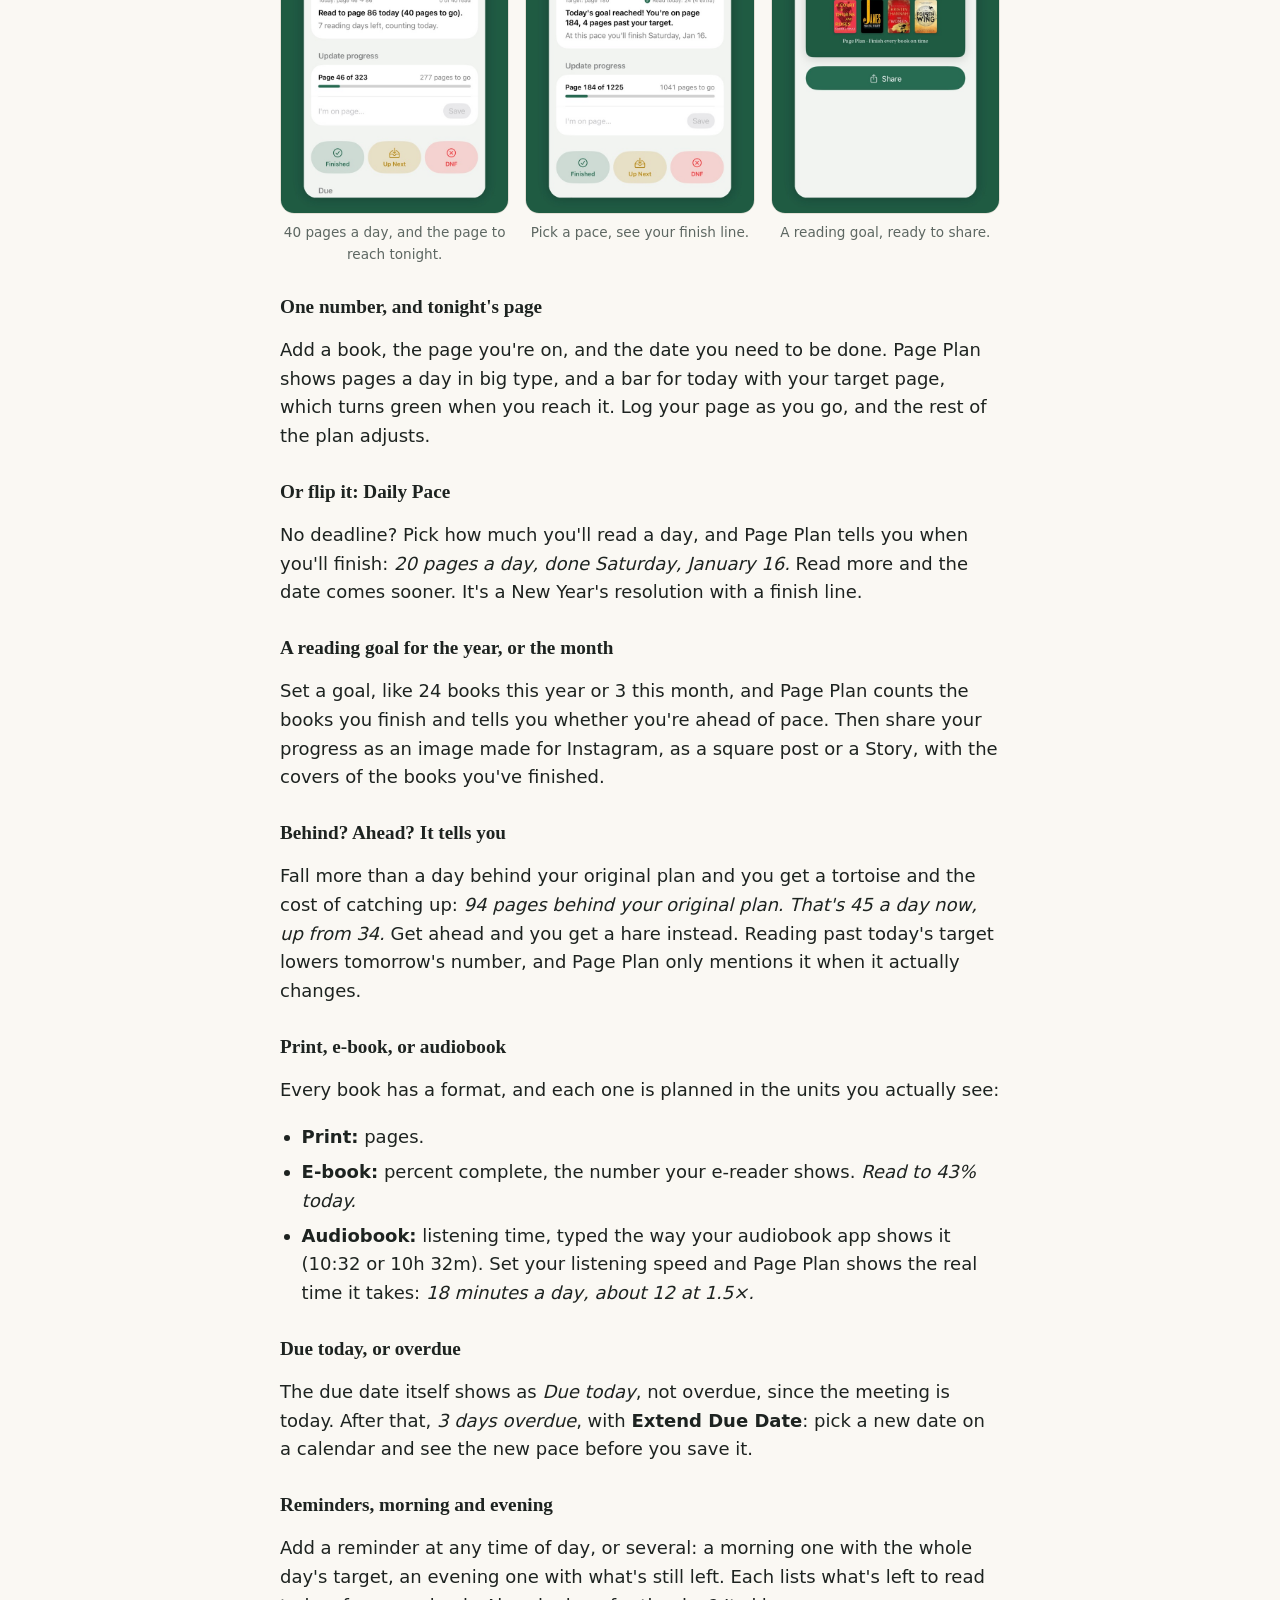
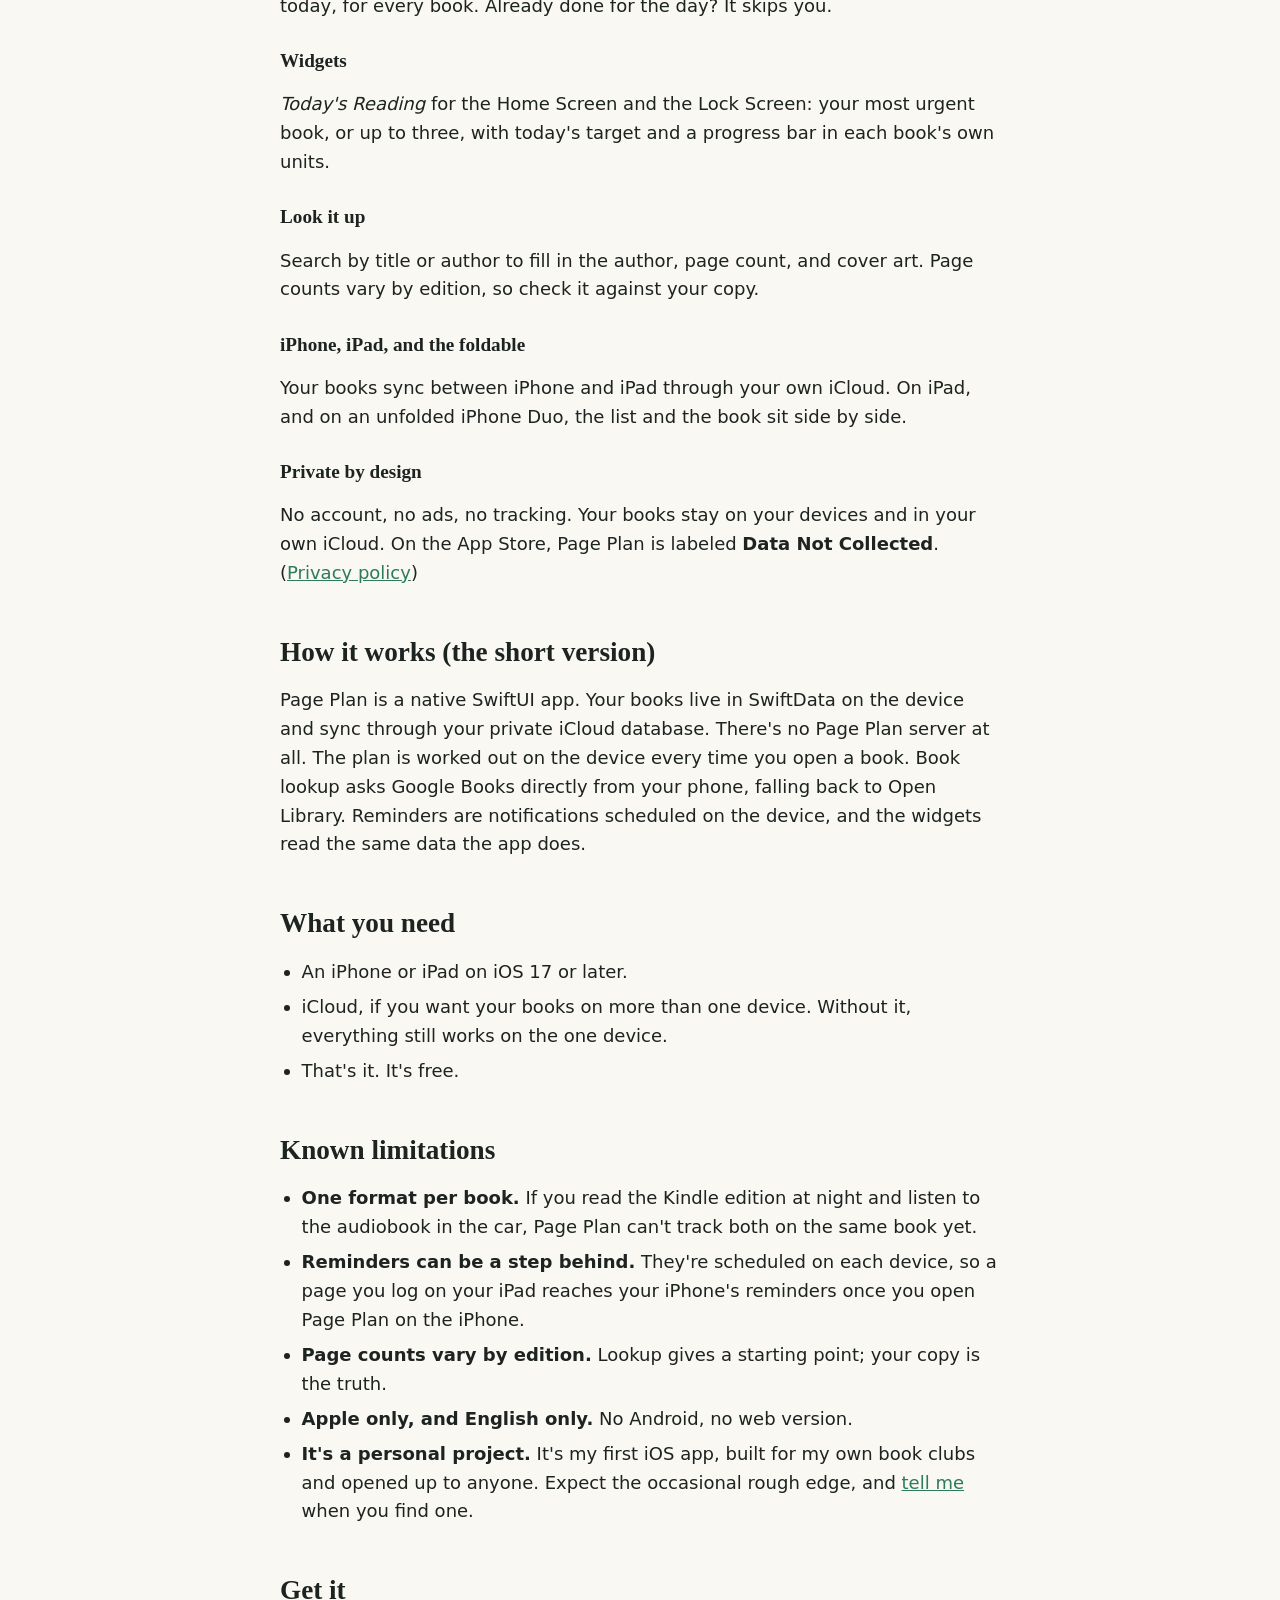
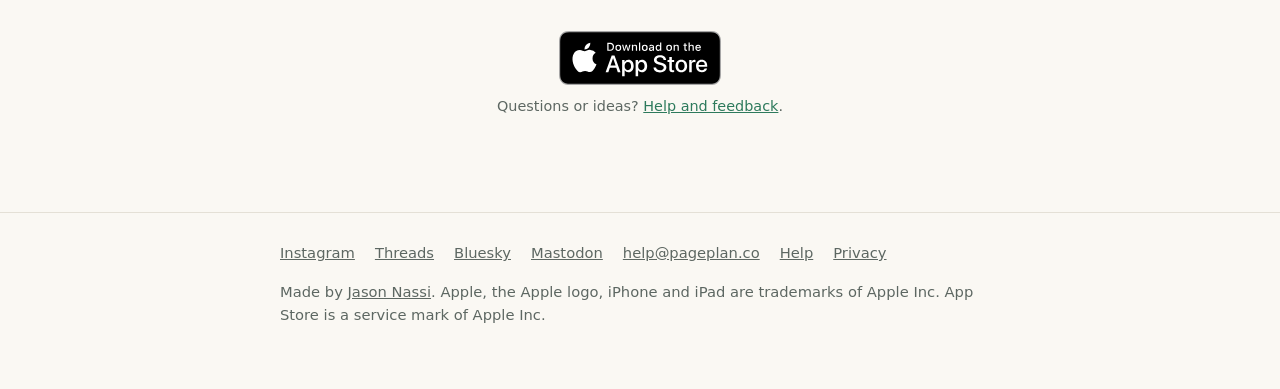
==== commit cb7a300c: "Site for 1.1: Daily Pace and reading goal sections and screenshots, reminders plural, green target b" ====
--- a/index.html
+++ b/index.html
@@ -42,7 +42,7 @@
 <p style="margin-top:40px">You have a date. Book club is Thursday. The library book is due back, and there's a waiting list behind you. The movie comes out next month. And you have a book you're partway through. Page Plan answers one question: how many pages a day do you need to read to finish on time? It gives you one number, and the page to reach tonight.</p>
 
 <div class="callout note">
-<p><strong>A note on who did what.</strong> Page Plan was built with <a href="https://claude.com/claude-code">Claude Code</a>, Anthropic's AI coding tool, and Claude did the heavy lifting. It wrote essentially all of the code: the reading-plan math, the iPhone and iPad app, iCloud sync, book lookup, the daily reminder, and the widgets. It also made the App Store screenshots and drafted this page. My part was the idea, the decisions (who it's for, what "behind" and "ahead" should mean, audiobooks by time and e-books by percent), testing everything on my own iPhone and iPad with the books I'm actually reading, and the stories that are mine to tell. When this page says "I," that's me; most of the building was Claude. <em>Jason Nassi</em></p>
+<p><strong>A note on who did what.</strong> Page Plan was built with <a href="https://claude.com/claude-code">Claude Code</a>, Anthropic's AI coding tool, and Claude did the heavy lifting. It wrote essentially all of the code: the reading-plan math, the iPhone and iPad app, iCloud sync, book lookup, reminders, Daily Pace and reading goals, and the widgets. It also made the App Store screenshots and drafted this page. My part was the idea, the decisions (who it's for, what "behind" and "ahead" should mean, audiobooks by time and e-books by percent), testing everything on my own iPhone and iPad with the books I'm actually reading, and the stories that are mine to tell. When this page says "I," that's me; most of the building was Claude. <em>Jason Nassi</em></p>
 </div>
 
 <p>It started as <em>Reading Pace Planner</em>, then <em>Reading Planner</em>, until the iPhone Home Screen cut that to "ReadingPla…". So it became Page Plan.</p>
@@ -70,12 +70,18 @@
 
 <div class="shots">
   <figure><img src="/assets/img/iphone-1.jpg" alt="To Kill a Mockingbird: 40 pages a day, read to page 86 tonight" loading="lazy" width="644" height="1400"><figcaption>40 pages a day, and the page to reach tonight.</figcaption></figure>
-  <figure><img src="/assets/img/iphone-2.jpg" alt="An audiobook at 1.25×, a little behind" loading="lazy" width="644" height="1400"><figcaption>An audiobook at 1.25×, a little behind.</figcaption></figure>
-  <figure><img src="/assets/img/iphone-5.jpg" alt="Today's Reading widget on the Home Screen" loading="lazy" width="644" height="1400"><figcaption>Today's Reading on the Home Screen.</figcaption></figure>
+  <figure><img src="/assets/img/iphone-6.jpg" alt="War and Peace at 20 pages a day, finishing January 16" loading="lazy" width="644" height="1400"><figcaption>Pick a pace, see your finish line.</figcaption></figure>
+  <figure><img src="/assets/img/iphone-7.jpg" alt="A 2026 reading goal: 23 of 24 books, 2 ahead of pace, ready to share" loading="lazy" width="644" height="1400"><figcaption>A reading goal, ready to share.</figcaption></figure>
 </div>
 
 <h3>One number, and tonight's page</h3>
-<p>Add a book, the page you're on, and the date you need to be done. Page Plan shows pages a day in big type, and a bar for today: where you started, where to stop, and how far you've gotten. Log your page as you go, and the rest of the plan adjusts.</p>
+<p>Add a book, the page you're on, and the date you need to be done. Page Plan shows pages a day in big type, and a bar for today with your target page, which turns green when you reach it. Log your page as you go, and the rest of the plan adjusts.</p>
+
+<h3>Or flip it: Daily Pace</h3>
+<p>No deadline? Pick how much you'll read a day, and Page Plan tells you when you'll finish: <em>20 pages a day, done Saturday, January 16.</em> Read more and the date comes sooner. It's a New Year's resolution with a finish line.</p>
+
+<h3>A reading goal for the year, or the month</h3>
+<p>Set a goal, like 24 books this year or 3 this month, and Page Plan counts the books you finish and tells you whether you're ahead of pace. Then share your progress as an image made for Instagram, as a square post or a Story, with the covers of the books you've finished.</p>
 
 <h3>Behind? Ahead? It tells you</h3>
 <p>Fall more than a day behind your original plan and you get a tortoise and the cost of catching up: <em>94 pages behind your original plan. That's 45 a day now, up from 34.</em> Get ahead and you get a hare instead. Reading past today's target lowers tomorrow's number, and Page Plan only mentions it when it actually changes.</p>
@@ -91,8 +97,8 @@
 <h3>Due today, or overdue</h3>
 <p>The due date itself shows as <em>Due today</em>, not overdue, since the meeting is today. After that, <em>3 days overdue</em>, with <strong>Extend Due Date</strong>: pick a new date on a calendar and see the new pace before you save it.</p>
 
-<h3>A nudge at 7 PM</h3>
-<p>Turn on the daily reminder, pick a time, and you get one notification with what's left to read today, for every book. Already done for the day? It skips you.</p>
+<h3>Reminders, morning and evening</h3>
+<p>Add a reminder at any time of day, or several: a morning one with the whole day's target, an evening one with what's still left. Each lists what's left to read today, for every book. Already done for the day? It skips you.</p>
 
 <h3>Widgets</h3>
 <p><em>Today's Reading</em> for the Home Screen and the Lock Screen: your most urgent book, or up to three, with today's target and a progress bar in each book's own units.</p>
@@ -107,7 +113,7 @@
 <p>No account, no ads, no tracking. Your books stay on your devices and in your own iCloud. On the App Store, Page Plan is labeled <strong>Data Not Collected</strong>. (<a href="/privacy/">Privacy policy</a>)</p>
 
 <h2>How it works (the short version)</h2>
-<p>Page Plan is a native SwiftUI app. Your books live in SwiftData on the device and sync through your private iCloud database. There's no Page Plan server at all. The plan is worked out on the device every time you open a book. Book lookup asks Google Books directly from your phone, falling back to Open Library. The daily reminder is a notification scheduled on the device, and the widgets read the same data the app does.</p>
+<p>Page Plan is a native SwiftUI app. Your books live in SwiftData on the device and sync through your private iCloud database. There's no Page Plan server at all. The plan is worked out on the device every time you open a book. Book lookup asks Google Books directly from your phone, falling back to Open Library. Reminders are notifications scheduled on the device, and the widgets read the same data the app does.</p>
 
 <h2>What you need</h2>
 <ul>
@@ -119,7 +125,7 @@
 <h2>Known limitations</h2>
 <ul>
   <li><strong>One format per book.</strong> If you read the Kindle edition at night and listen to the audiobook in the car, Page Plan can't track both on the same book yet.</li>
-  <li><strong>The reminder can be a step behind.</strong> It's scheduled on each device, so a page you log on your iPad reaches your iPhone's reminder once you open Page Plan on the iPhone.</li>
+  <li><strong>Reminders can be a step behind.</strong> They're scheduled on each device, so a page you log on your iPad reaches your iPhone's reminders once you open Page Plan on the iPhone.</li>
   <li><strong>Page counts vary by edition.</strong> Lookup gives a starting point; your copy is the truth.</li>
   <li><strong>Apple only, and English only.</strong> No Android, no web version.</li>
   <li><strong>It's a personal project.</strong> It's my first iOS app, built for my own book clubs and opened up to anyone. Expect the occasional rough edge, and <a href="/help/">tell me</a> when you find one.</li>
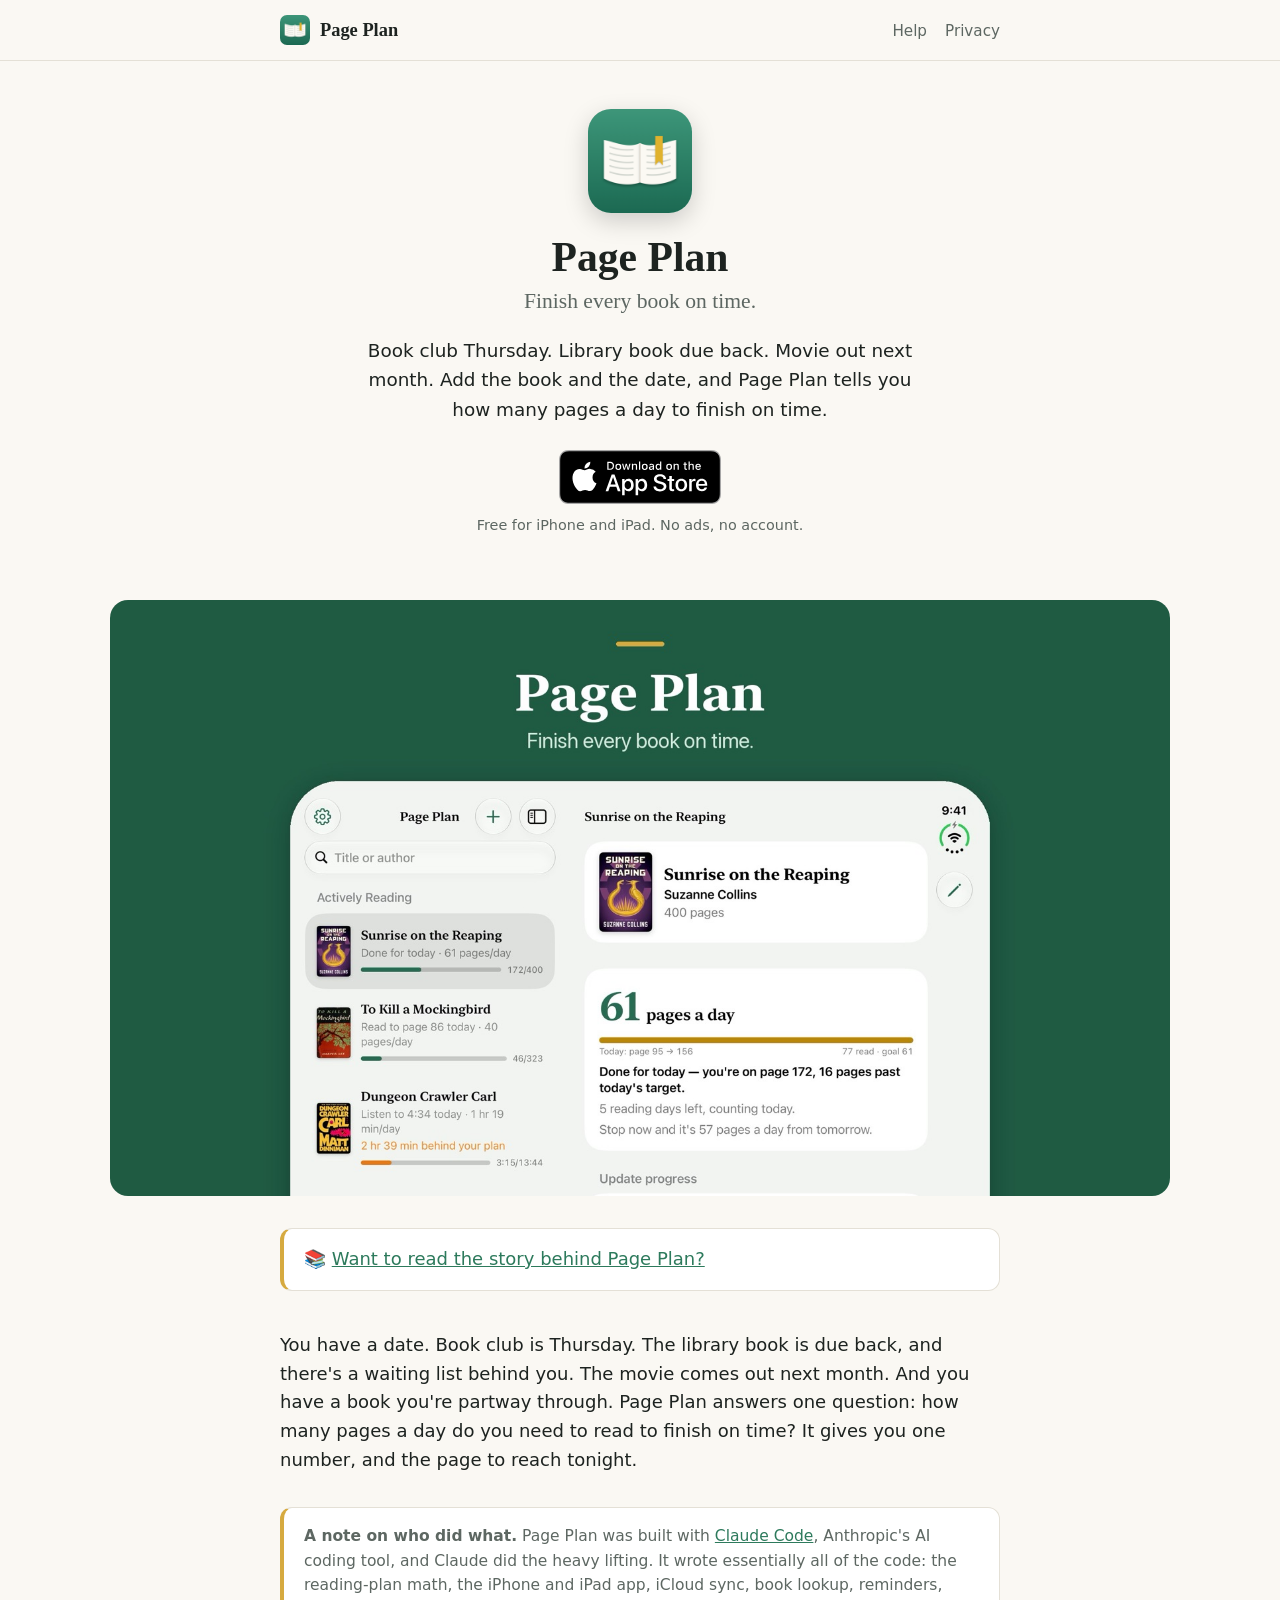
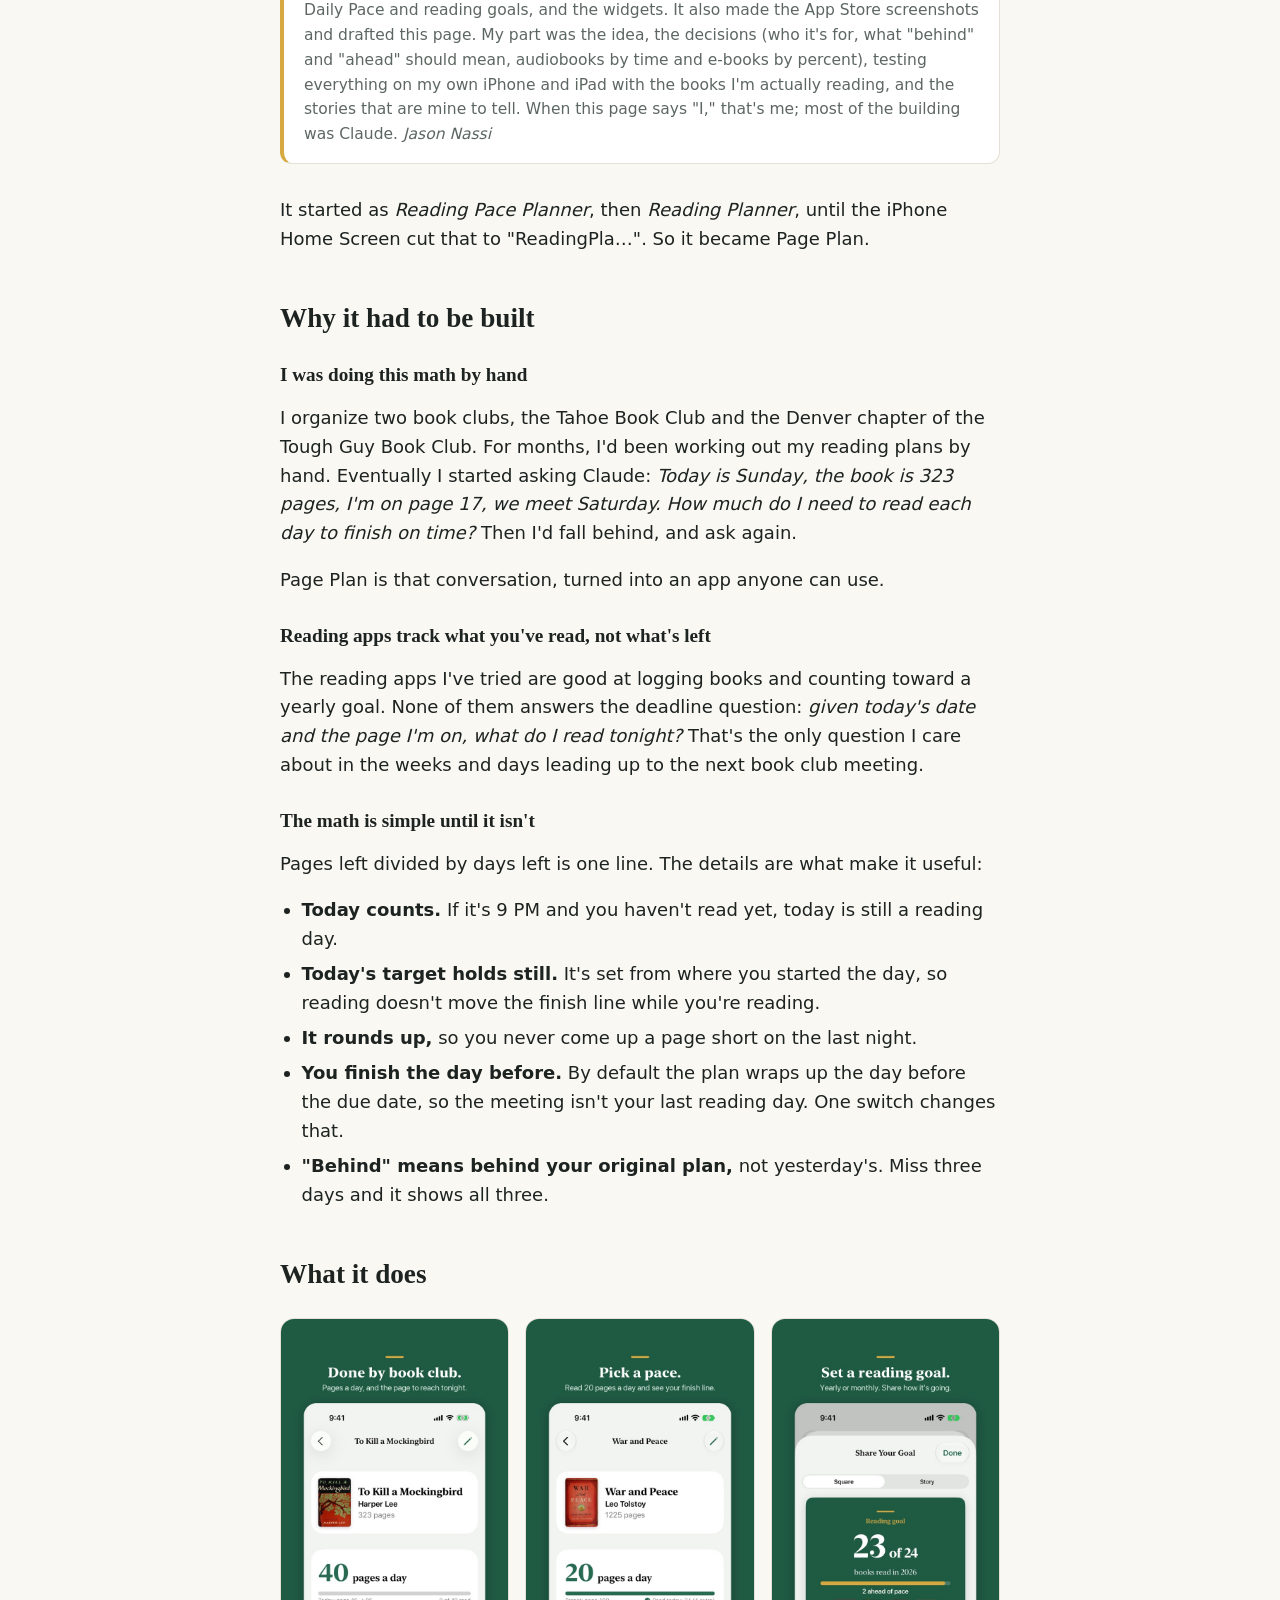
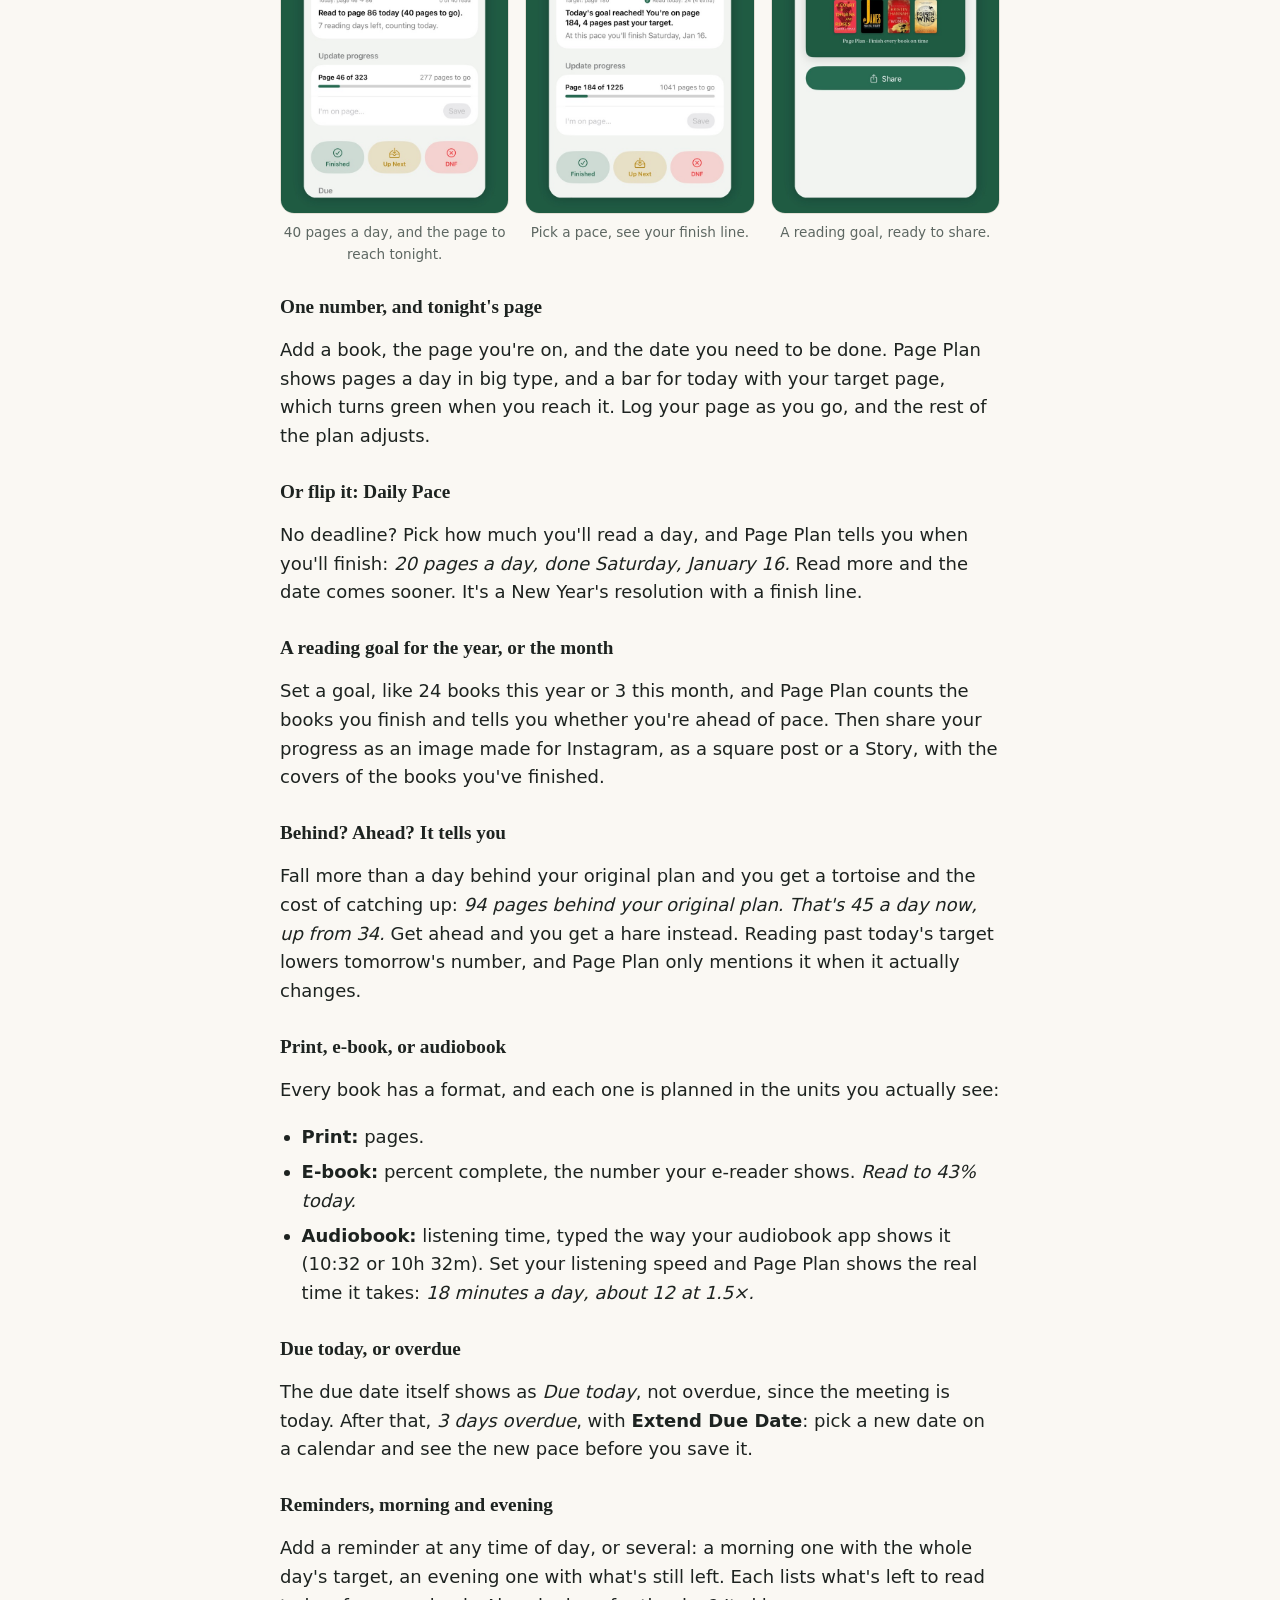
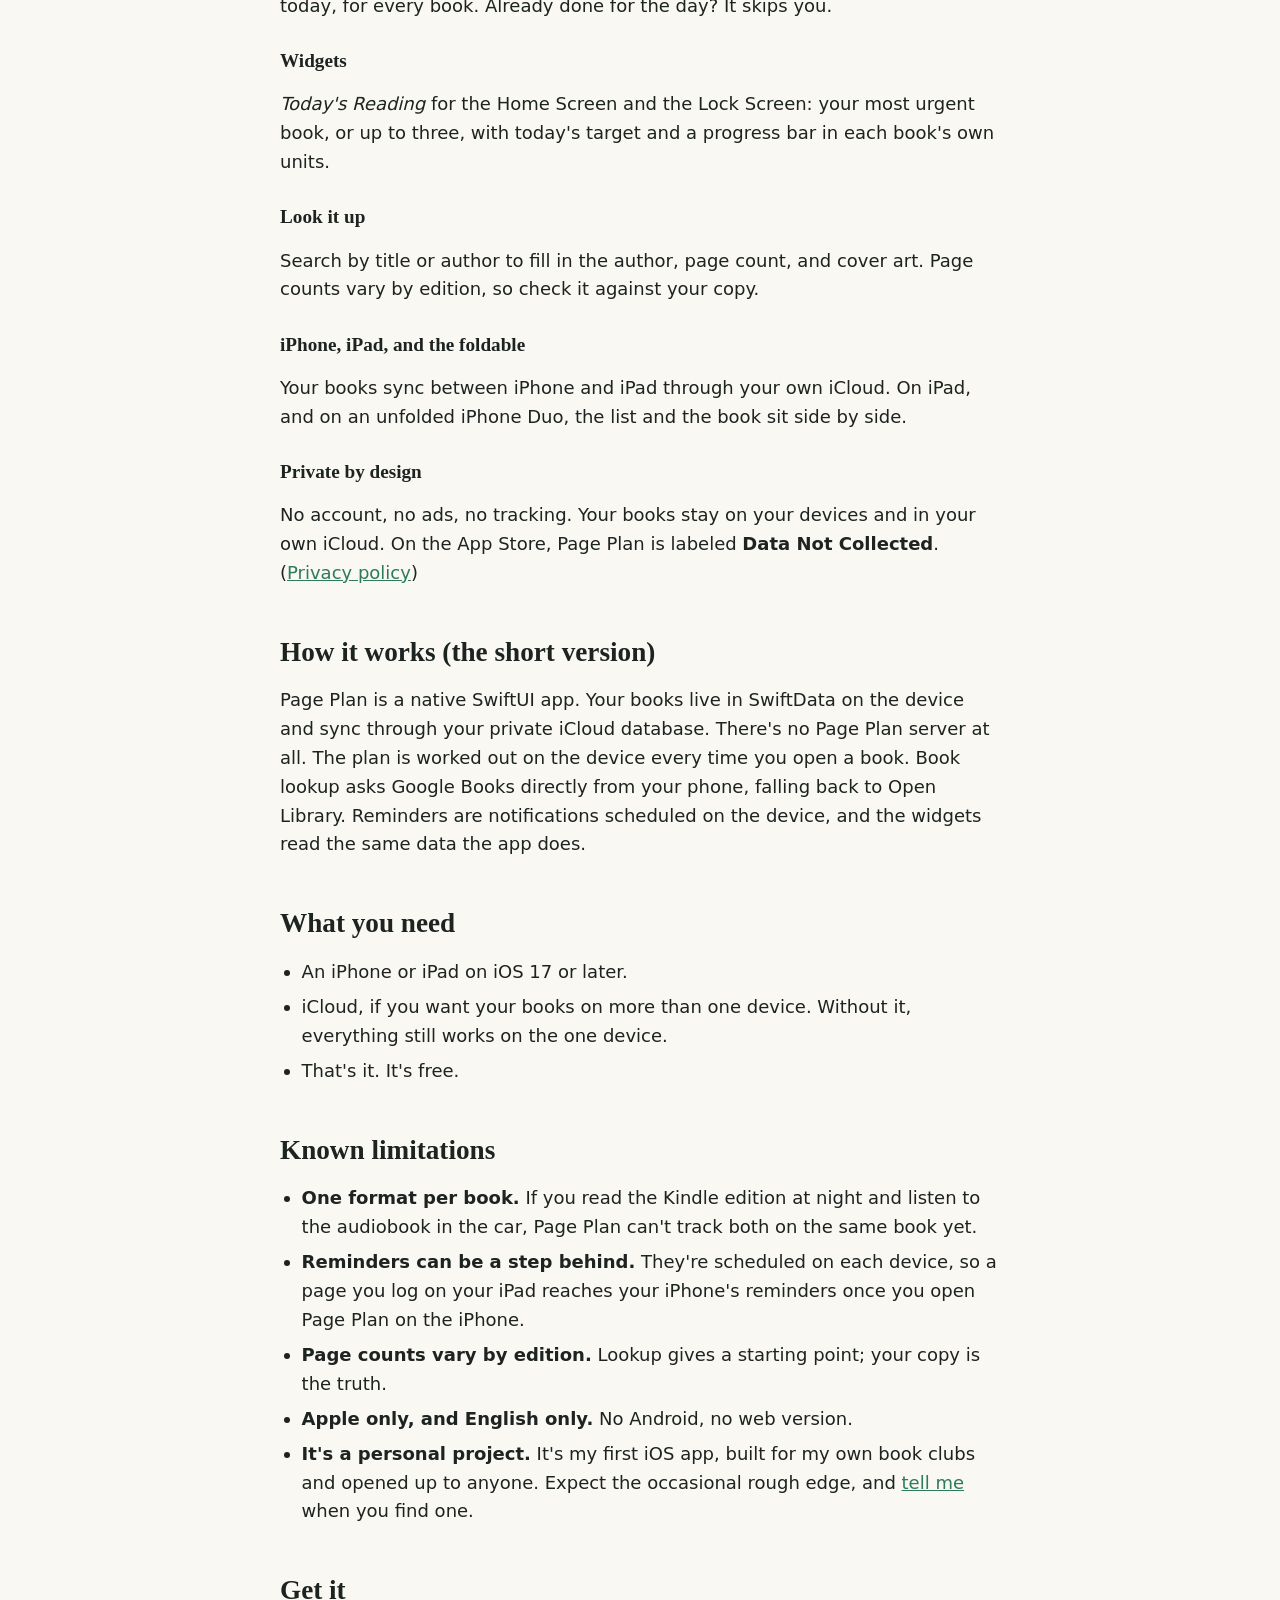
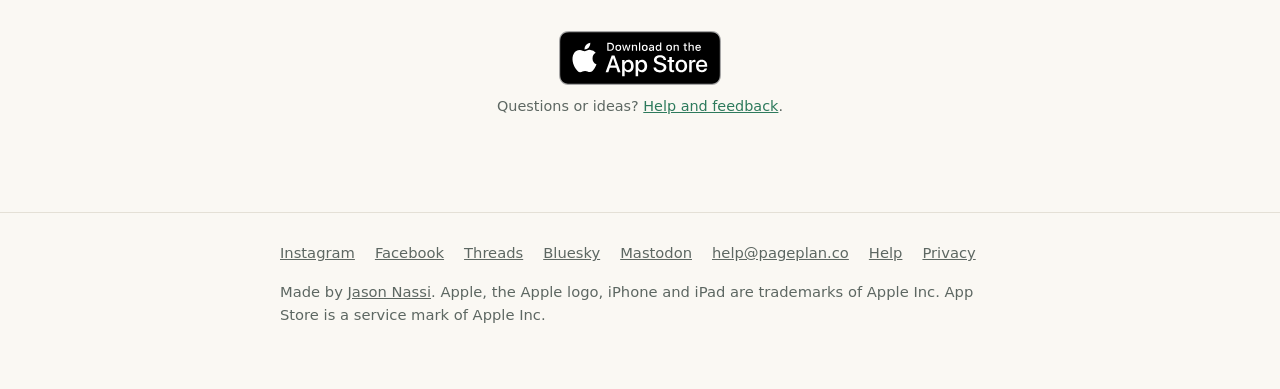
==== commit 8ec0a458: "Footer: link the Facebook Page Co-Authored-By: Claude Opus 5.5 <noreply@anthropic.com>" ====
--- a/index.html
+++ b/index.html
@@ -29,7 +29,7 @@
   <h1>Page Plan</h1>
   <p class="tagline">Finish every book on time.</p>
   <p class="pitch">Book club Thursday. Library book due back. Movie out next month. Add the book and the date, and Page Plan tells you how many pages a day to finish on time.</p>
-  <a class="badge" href="https://apps.apple.com/app/page-plan/id6833728486?ct=site" data-goatcounter-click="app-store-hero">
+  <a class="badge" href="https://apps.apple.com/app/apple-store/id6833728486?pt=356023&amp;ct=site&amp;mt=8" data-goatcounter-click="app-store-hero">
     <img src="/assets/img/app-store-badge.svg" alt="Download on the App Store"></a>
   <p class="badge-note">Free for iPhone and iPad. No ads, no account.</p>
 </section>
@@ -133,7 +133,7 @@
 
 <h2 id="get">Get it</h2>
 <div class="get">
-  <a class="badge" href="https://apps.apple.com/app/page-plan/id6833728486?ct=site" data-goatcounter-click="app-store-bottom">
+  <a class="badge" href="https://apps.apple.com/app/apple-store/id6833728486?pt=356023&amp;ct=site&amp;mt=8" data-goatcounter-click="app-store-bottom">
     <img src="/assets/img/app-store-badge.svg" alt="Download on the App Store"></a>
   <p class="badge-note">Questions or ideas? <a href="/help/">Help and feedback</a>.</p>
 </div>
@@ -143,6 +143,7 @@
 <footer><div class="wrap">
   <div class="links">
     <a href="https://www.instagram.com/pageplanapp" data-goatcounter-click="instagram">Instagram</a>
+    <a href="https://www.facebook.com/pageplanapp" data-goatcounter-click="facebook">Facebook</a>
     <a href="https://www.threads.com/@pageplanapp" data-goatcounter-click="threads">Threads</a>
     <a href="https://bsky.app/profile/pageplan.co" data-goatcounter-click="bluesky">Bluesky</a>
     <a rel="me" href="https://mastodon.social/@pageplanapp" data-goatcounter-click="mastodon">Mastodon</a>
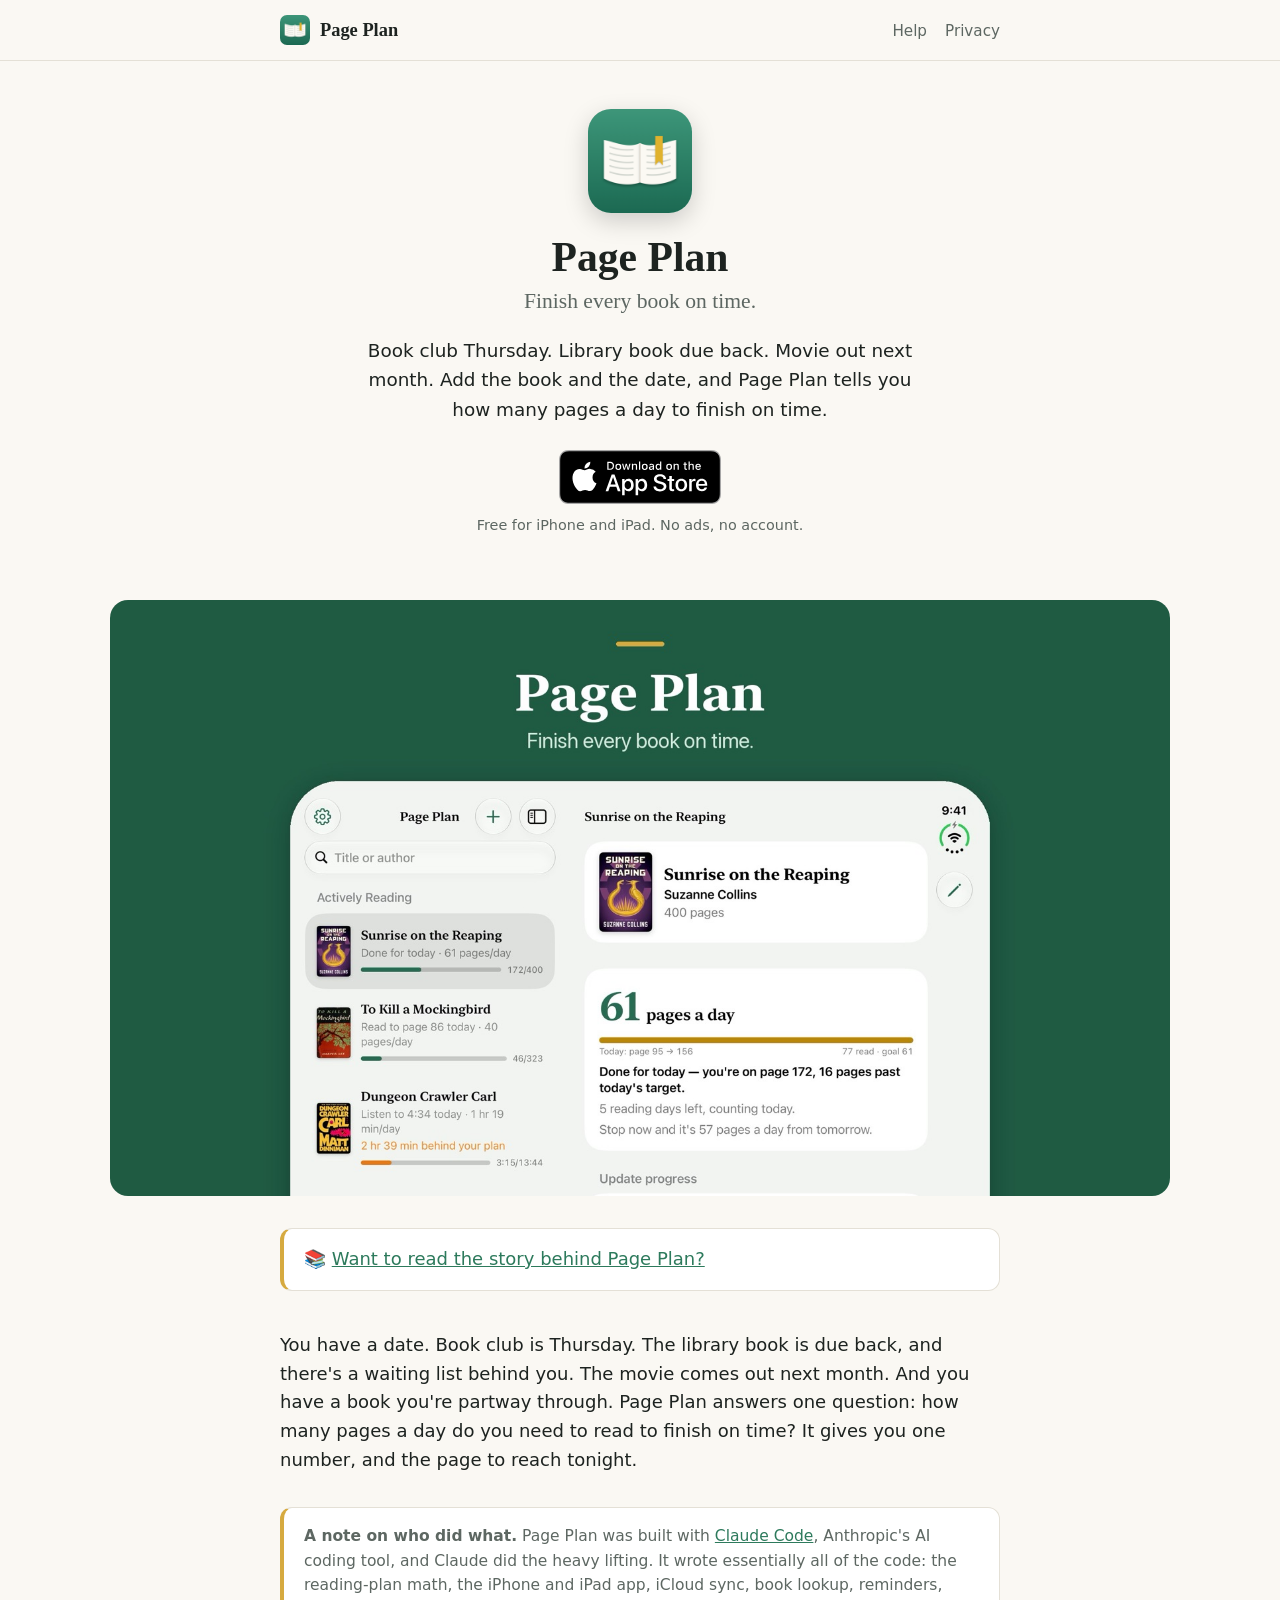
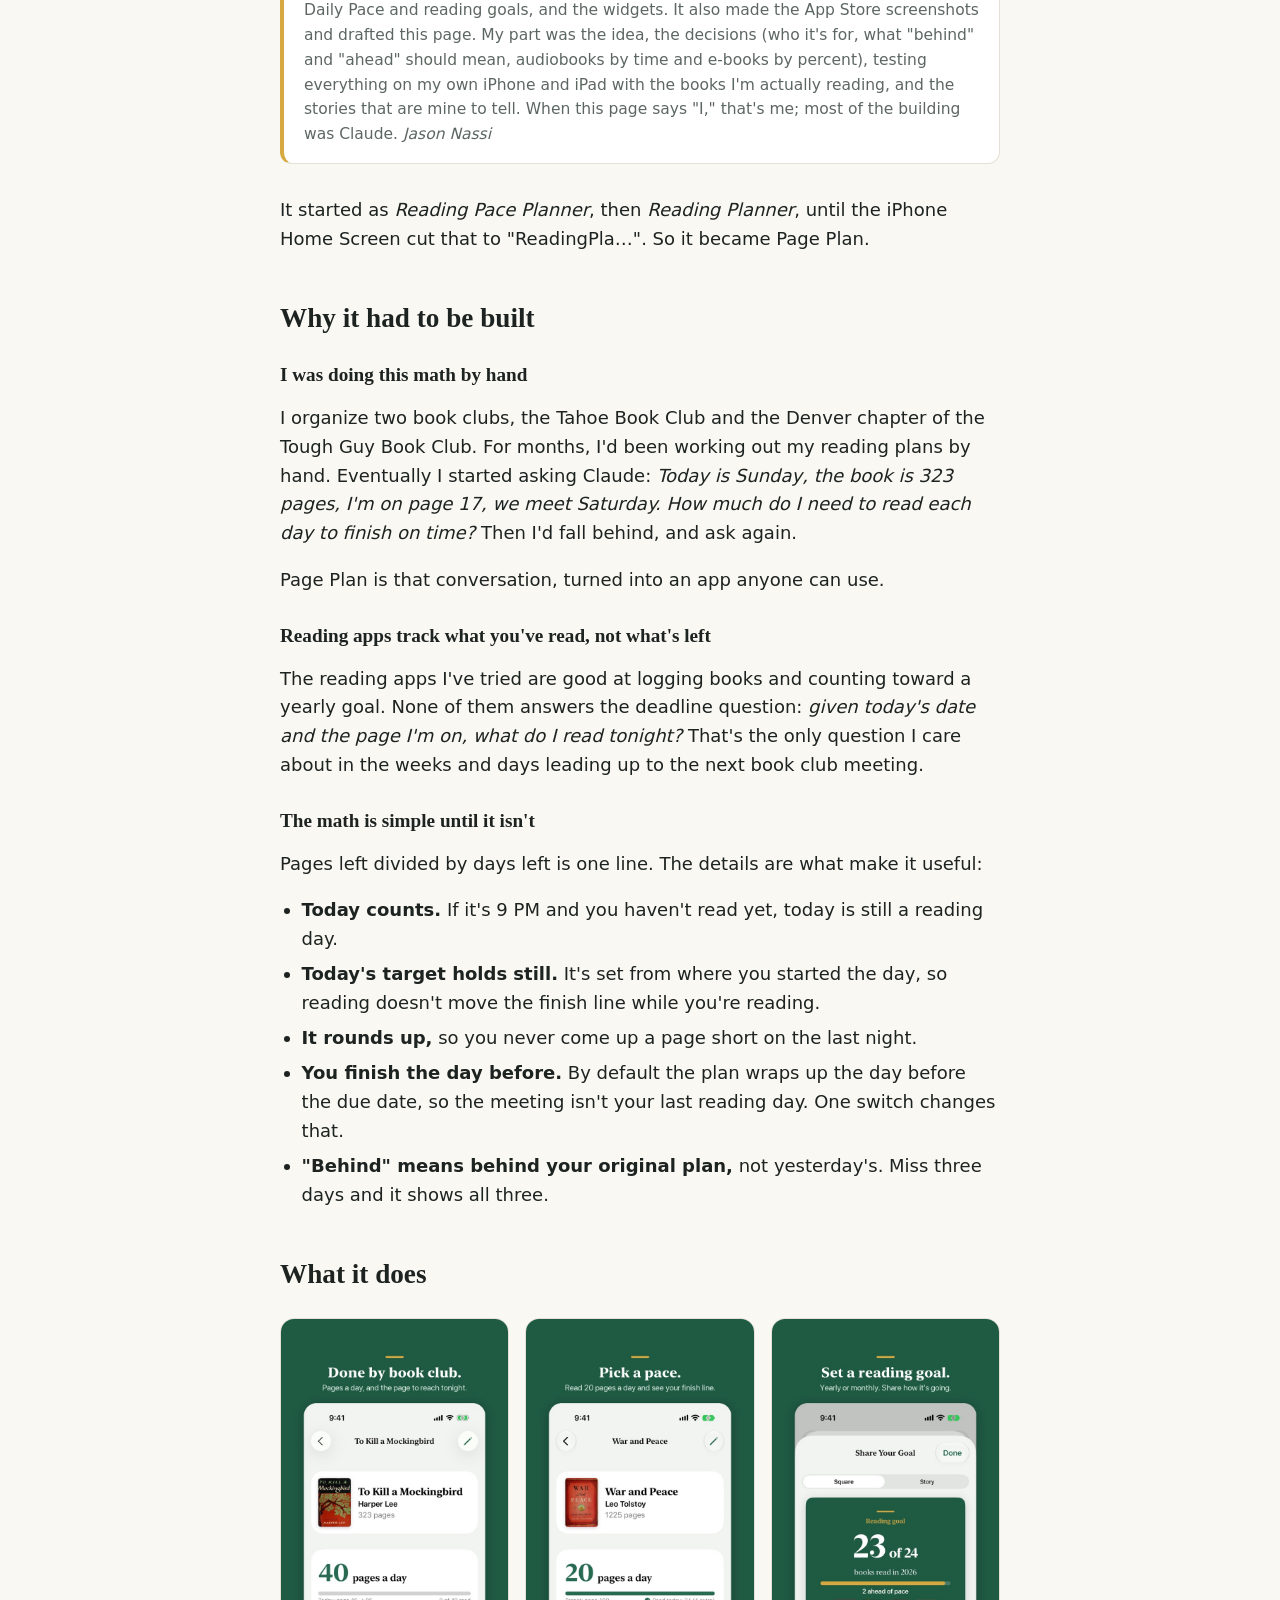
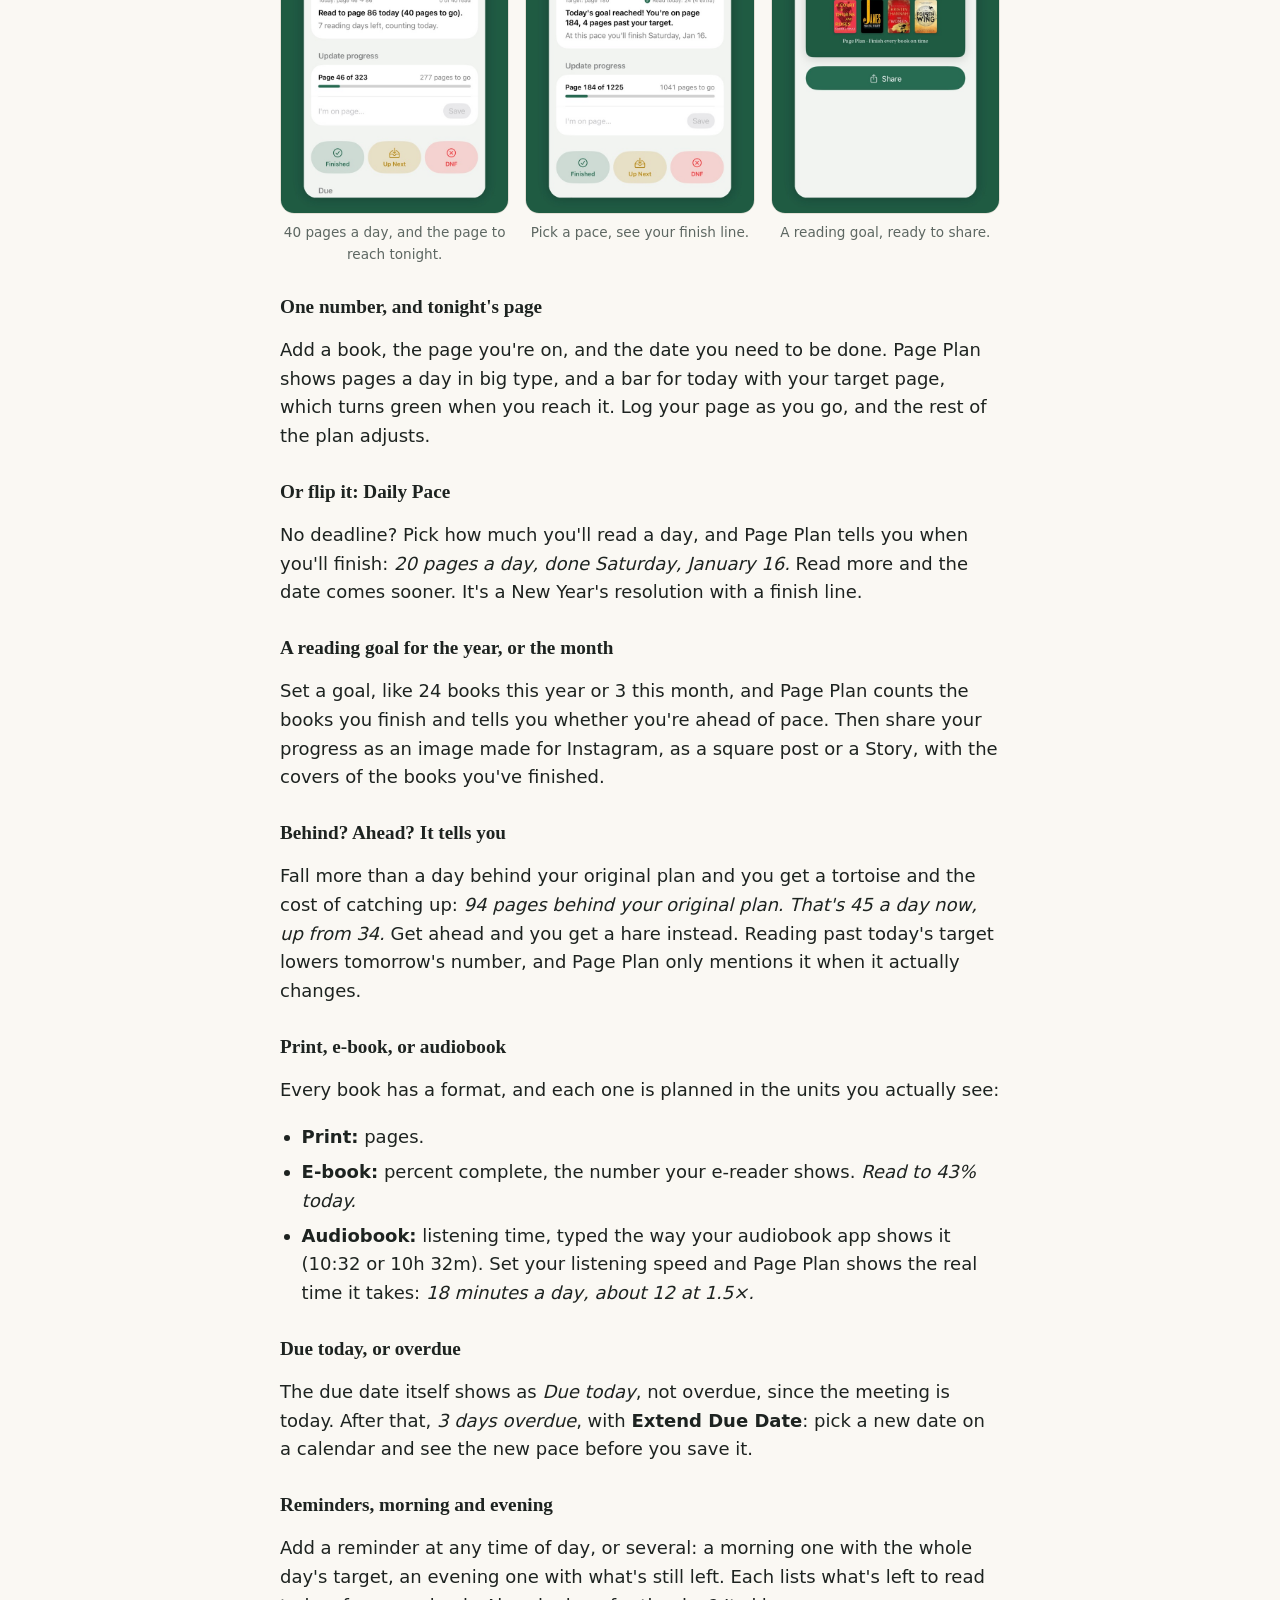
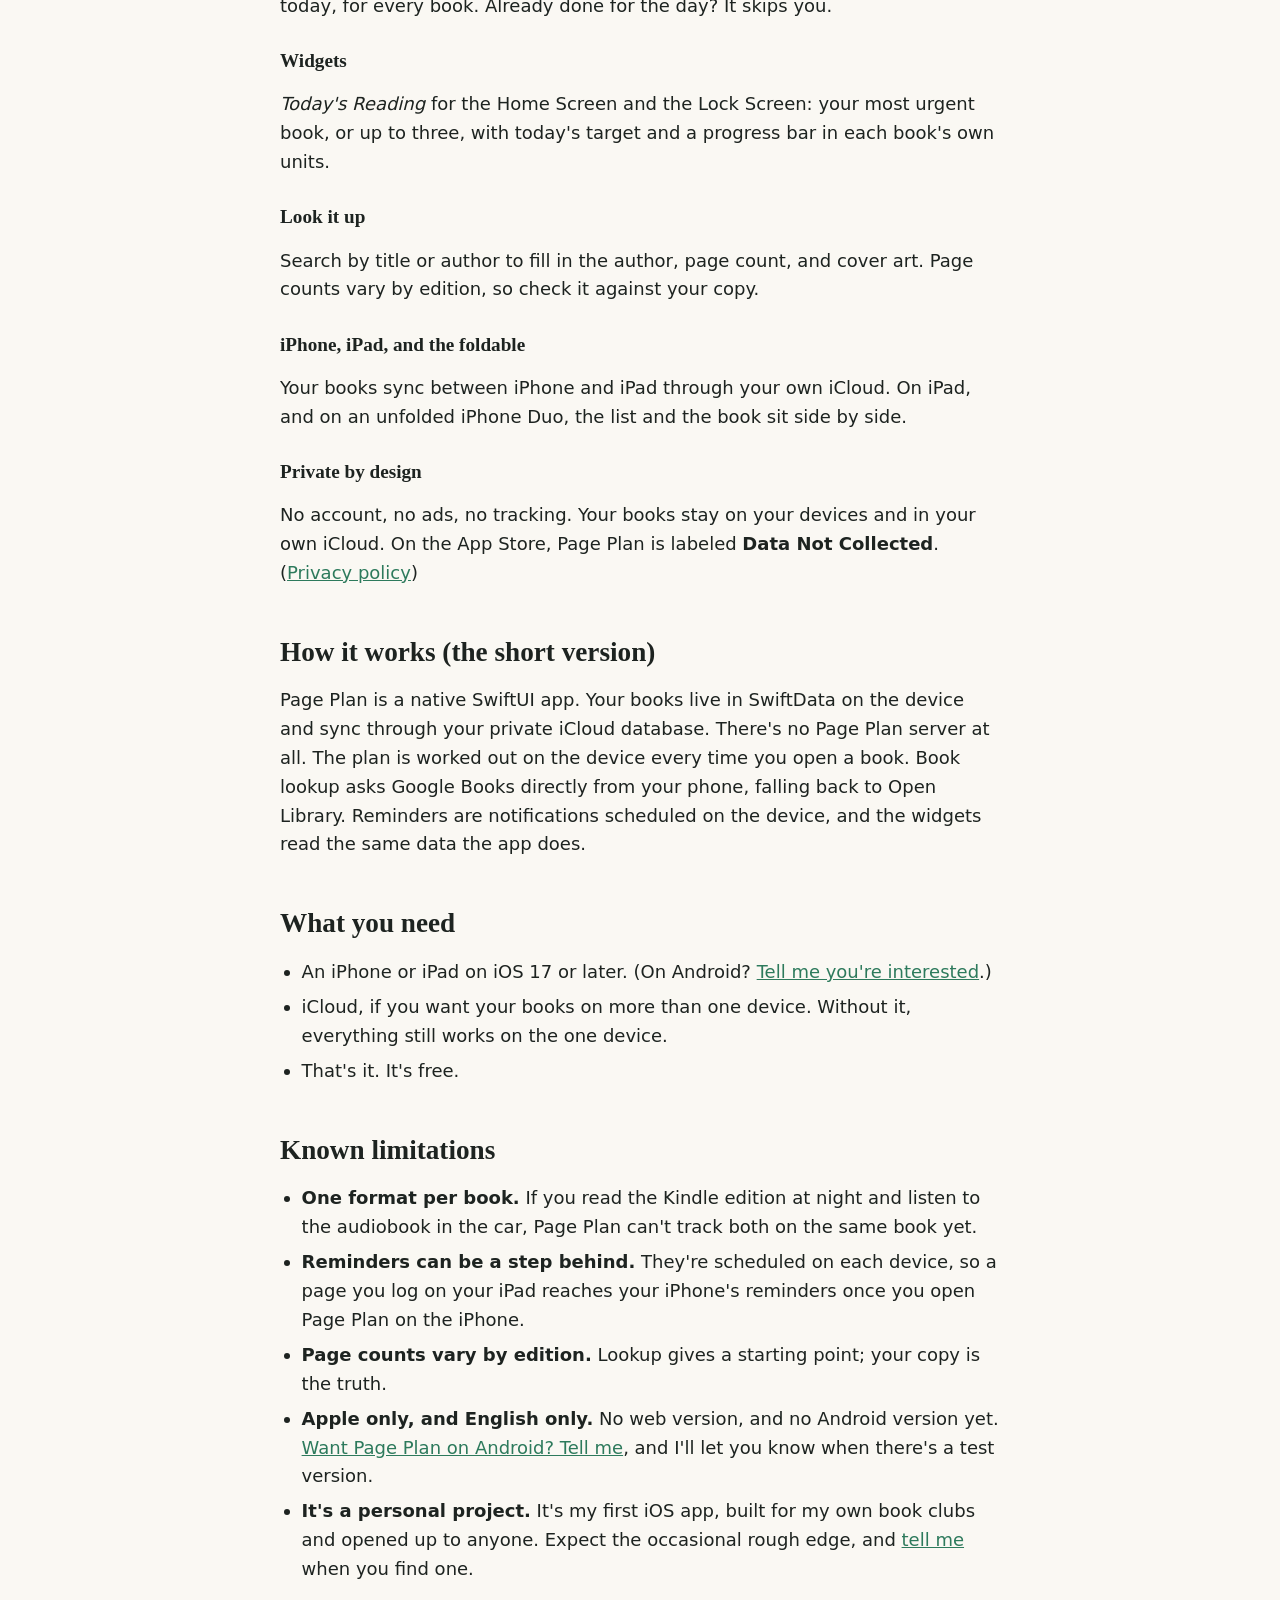
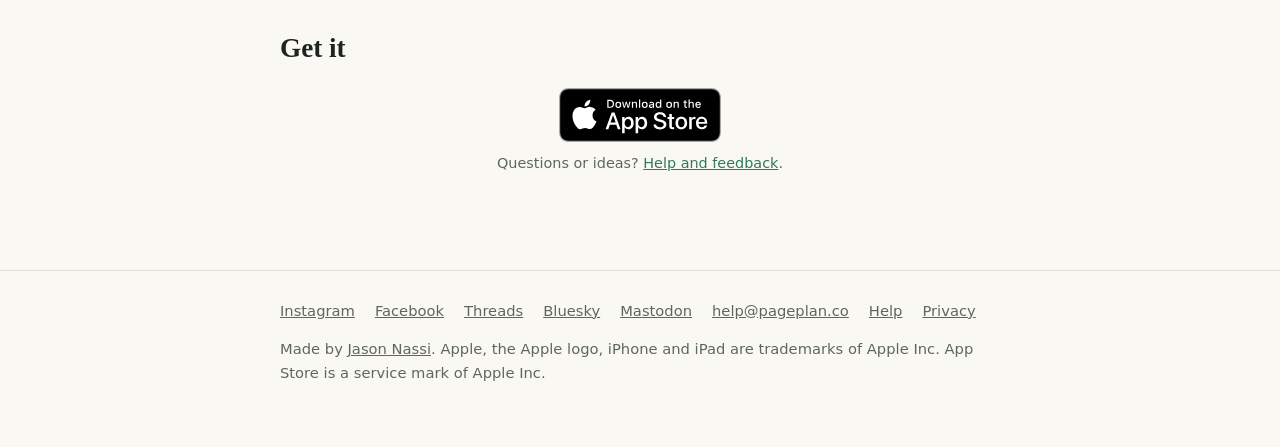
==== commit d3fb5a05: "Android interest: 'Want Page Plan on Android? Tell me' on the home page (what you need, limitations)" ====
--- a/index.html
+++ b/index.html
@@ -117,7 +117,7 @@
 
 <h2>What you need</h2>
 <ul>
-  <li>An iPhone or iPad on iOS 17 or later.</li>
+  <li>An iPhone or iPad on iOS 17 or later. (On Android? <a href="mailto:help@pageplan.co?subject=Page%20Plan%20for%20Android" data-goatcounter-click="android-interest">Tell me you're interested</a>.)</li>
   <li>iCloud, if you want your books on more than one device. Without it, everything still works on the one device.</li>
   <li>That's it. It's free.</li>
 </ul>
@@ -127,7 +127,7 @@
   <li><strong>One format per book.</strong> If you read the Kindle edition at night and listen to the audiobook in the car, Page Plan can't track both on the same book yet.</li>
   <li><strong>Reminders can be a step behind.</strong> They're scheduled on each device, so a page you log on your iPad reaches your iPhone's reminders once you open Page Plan on the iPhone.</li>
   <li><strong>Page counts vary by edition.</strong> Lookup gives a starting point; your copy is the truth.</li>
-  <li><strong>Apple only, and English only.</strong> No Android, no web version.</li>
+  <li><strong>Apple only, and English only.</strong> No web version, and no Android version yet. <a href="mailto:help@pageplan.co?subject=Page%20Plan%20for%20Android" data-goatcounter-click="android-interest">Want Page Plan on Android? Tell me</a>, and I'll let you know when there's a test version.</li>
   <li><strong>It's a personal project.</strong> It's my first iOS app, built for my own book clubs and opened up to anyone. Expect the occasional rough edge, and <a href="/help/">tell me</a> when you find one.</li>
 </ul>
 
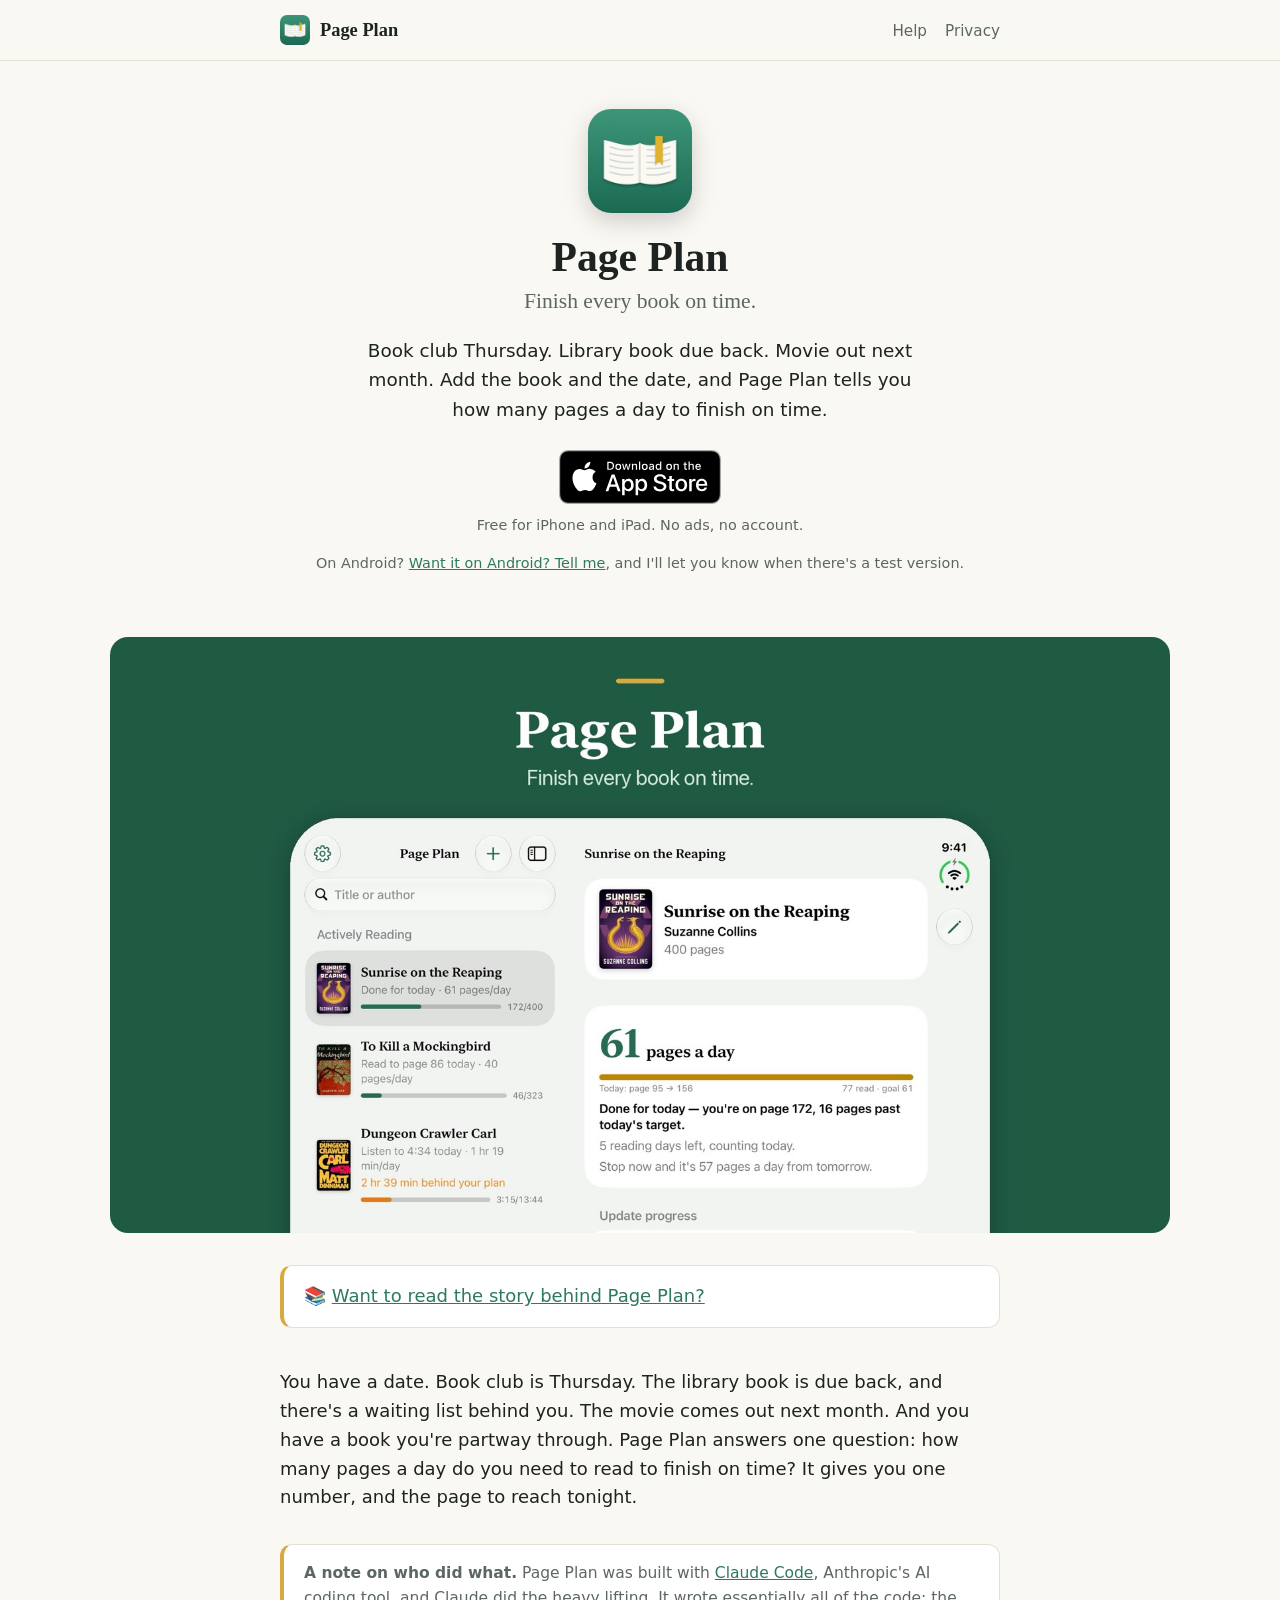
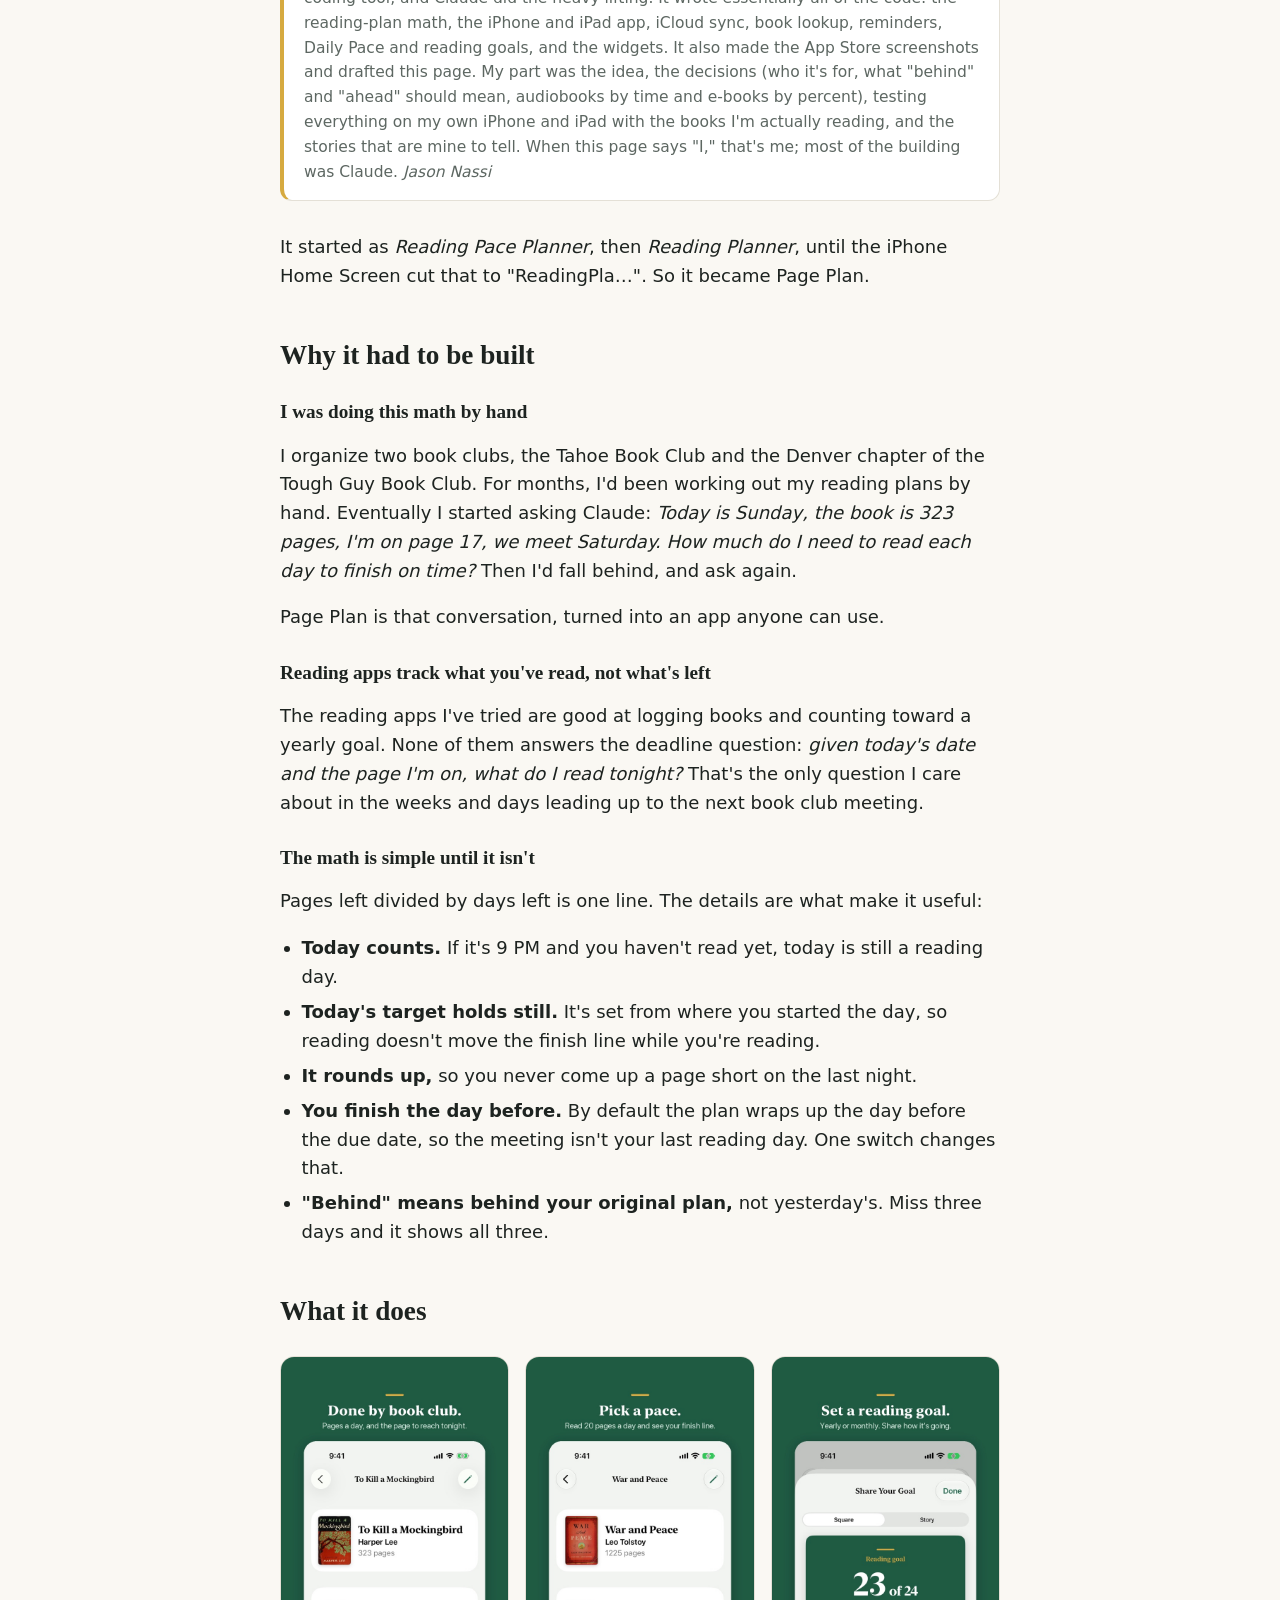
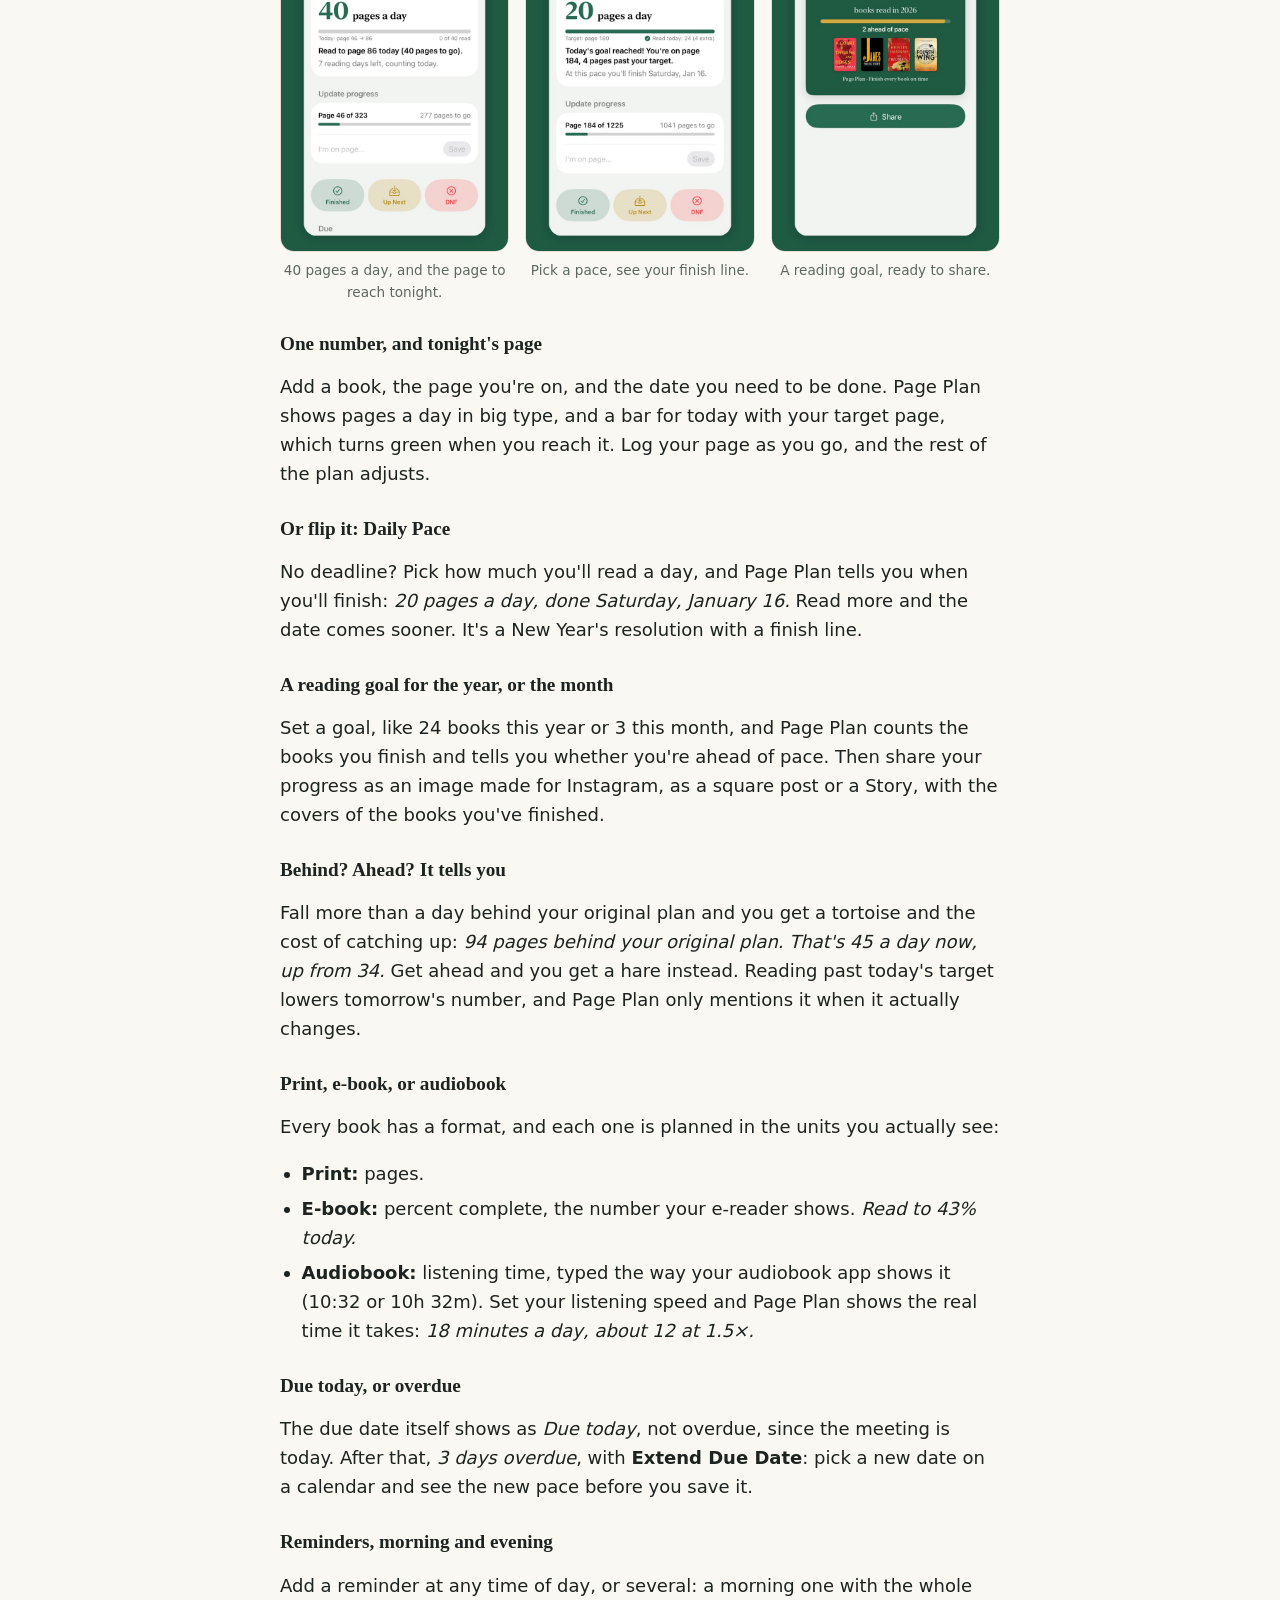
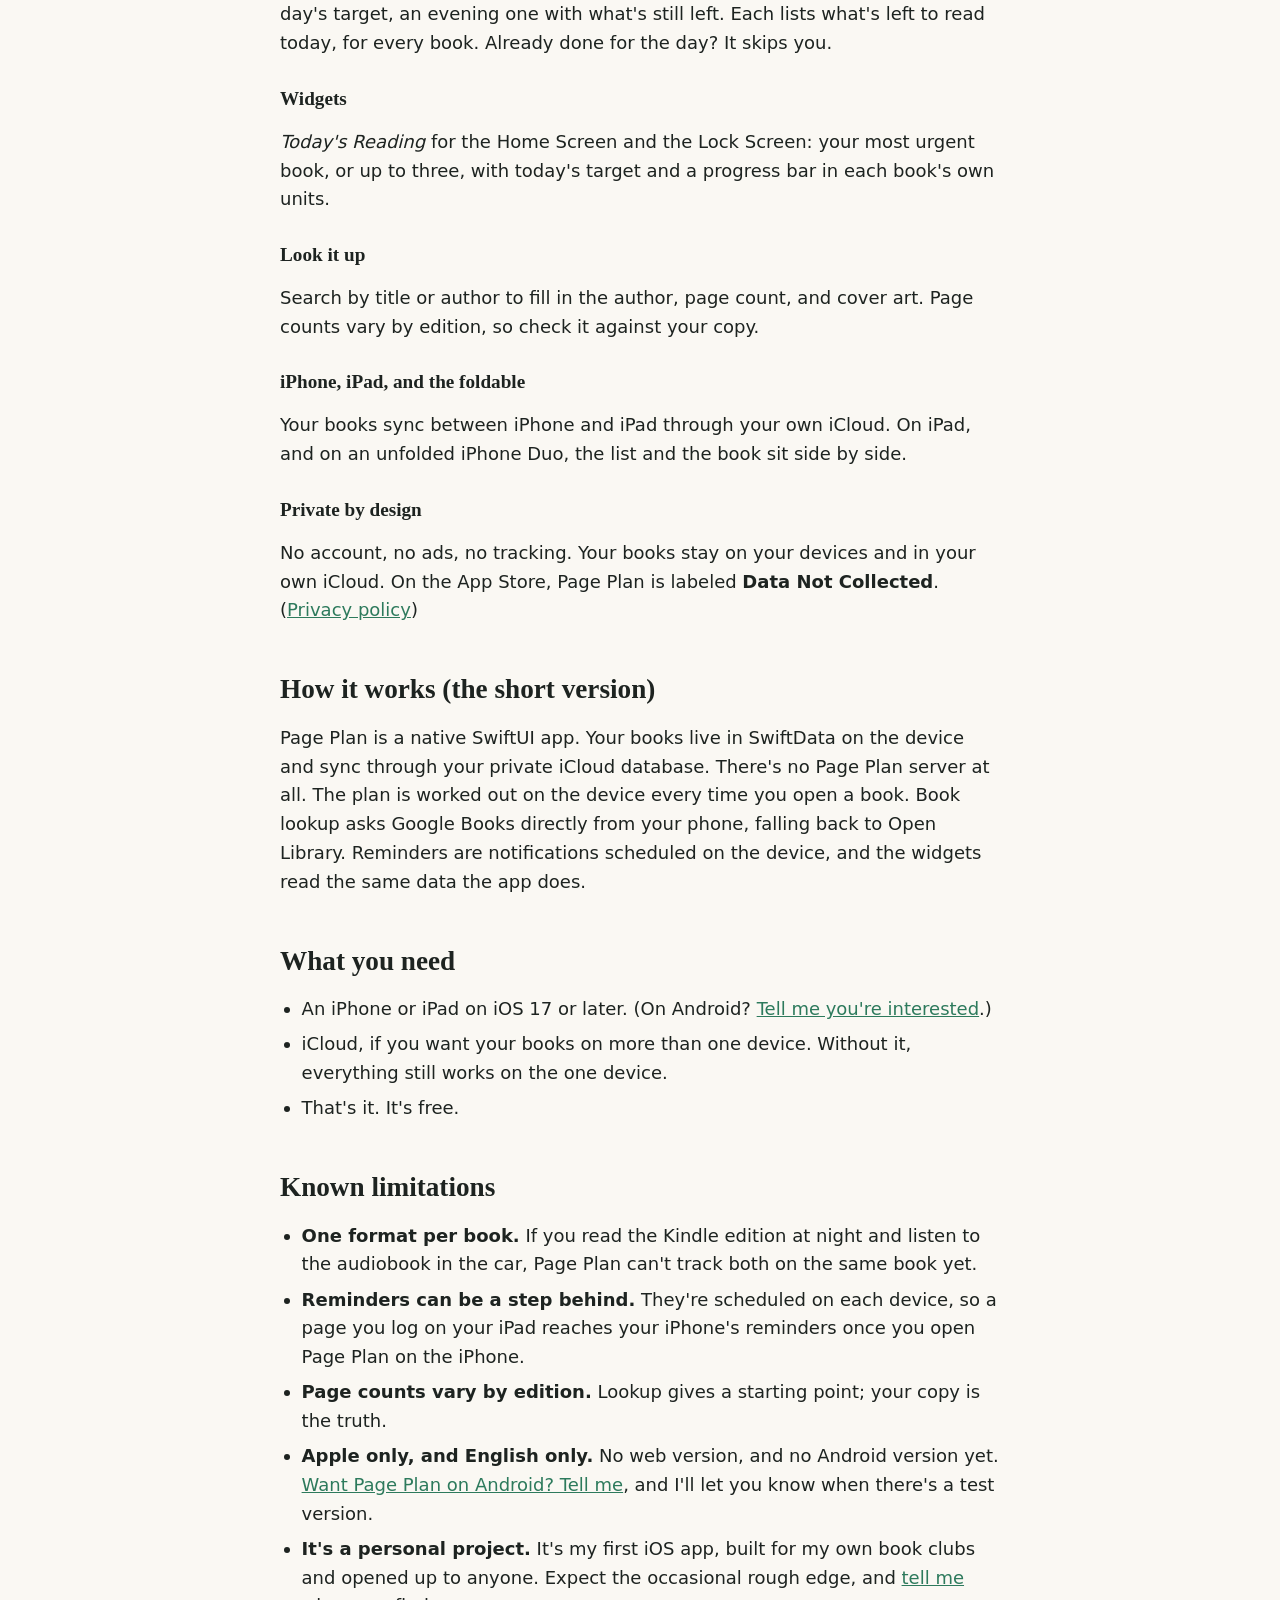
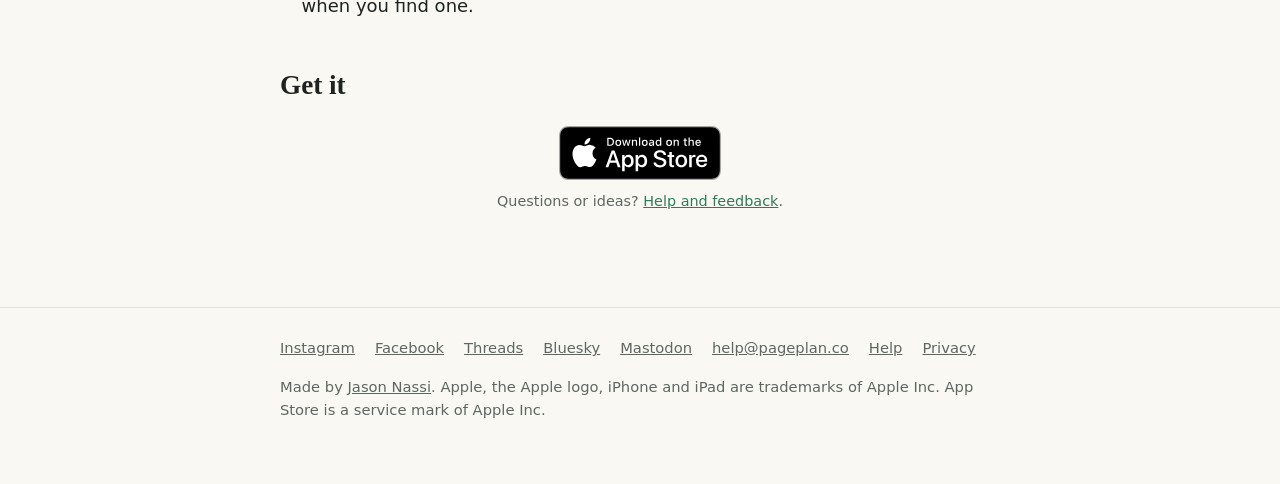
==== commit 4386f620: "Android ask above the fold, under the App Store badge (GoatCounter event android-interest-top) Co-Au" ====
--- a/index.html
+++ b/index.html
@@ -32,6 +32,7 @@
   <a class="badge" href="https://apps.apple.com/app/apple-store/id6833728486?pt=356023&amp;ct=site&amp;mt=8" data-goatcounter-click="app-store-hero">
     <img src="/assets/img/app-store-badge.svg" alt="Download on the App Store"></a>
   <p class="badge-note">Free for iPhone and iPad. No ads, no account.</p>
+  <p class="badge-note">On Android? <a href="mailto:help@pageplan.co?subject=Page%20Plan%20for%20Android" data-goatcounter-click="android-interest-top">Want it on Android? Tell me</a>, and I'll let you know when there's a test version.</p>
 </section>
 
 <div class="header-image"><img src="/assets/img/header.jpg" alt="Page Plan on an unfolded iPhone Duo: the book list on one side, today's plan on the other" width="1600" height="900"></div>
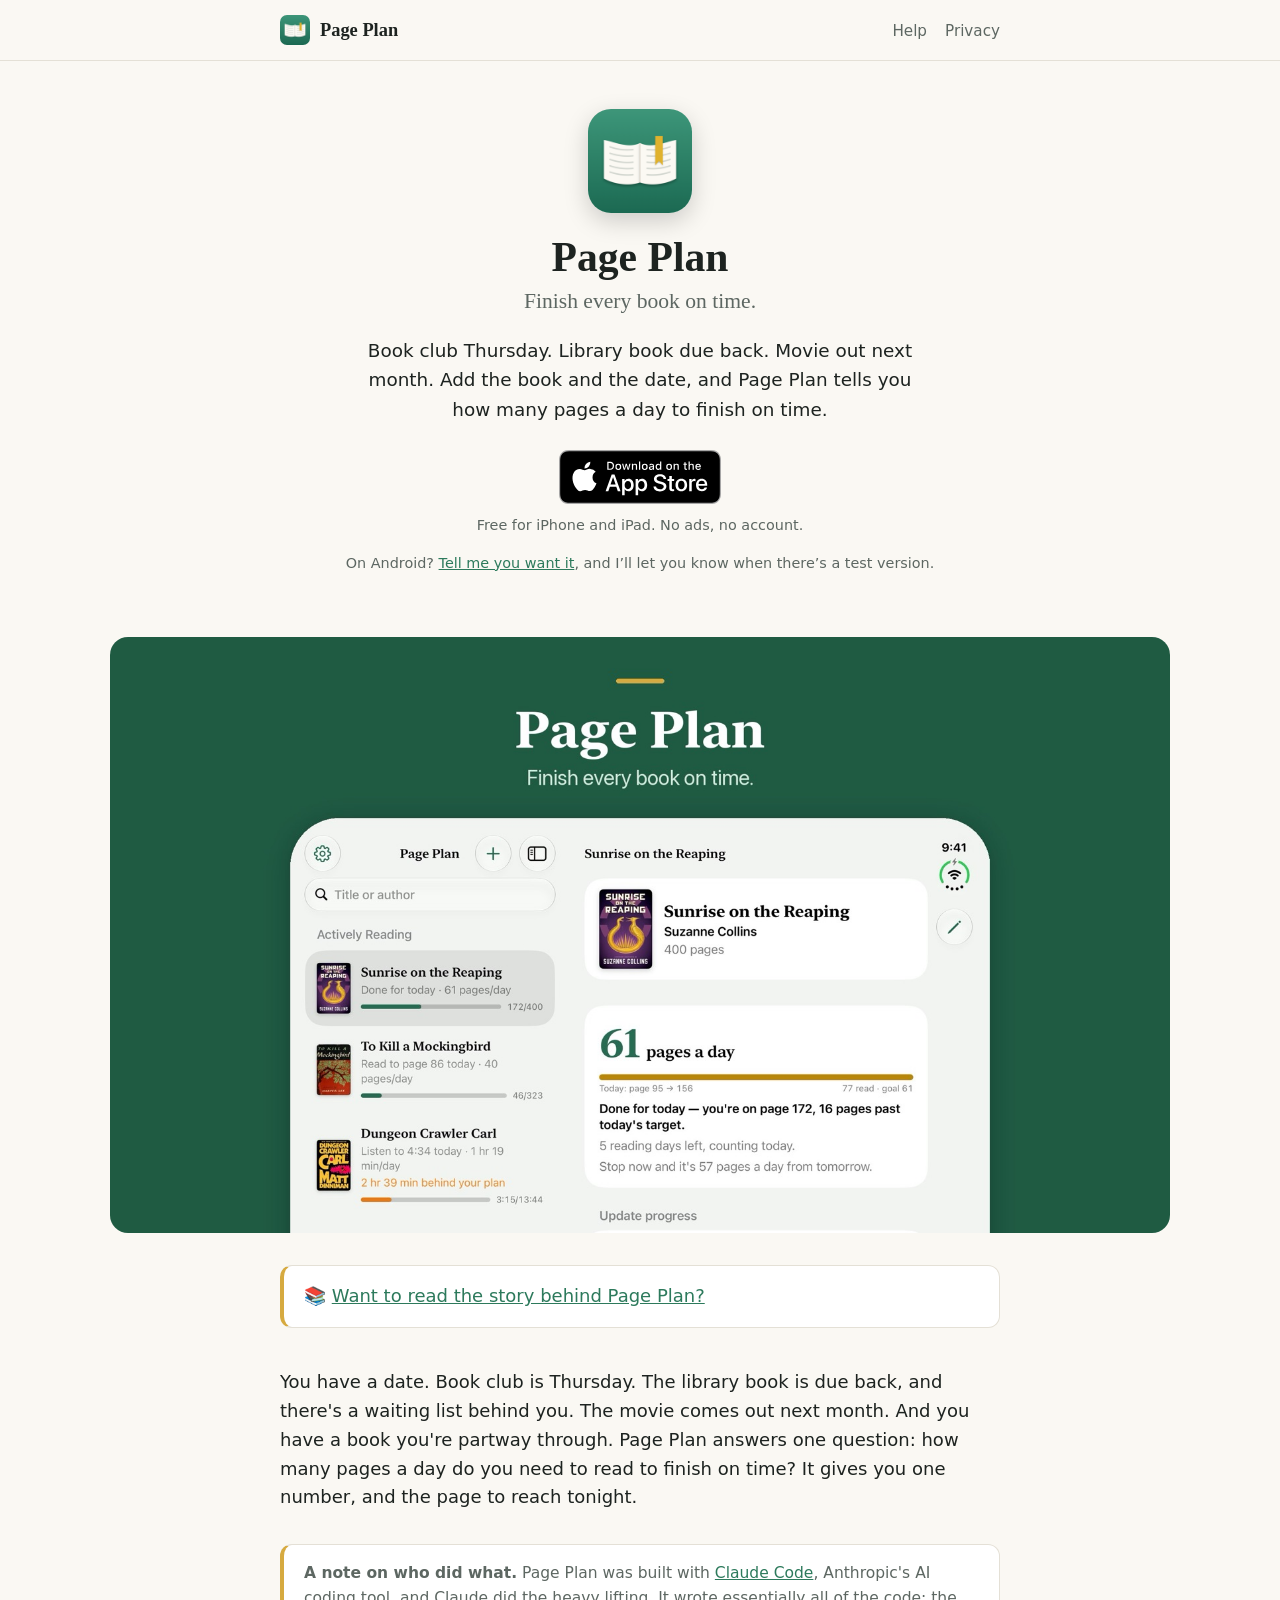
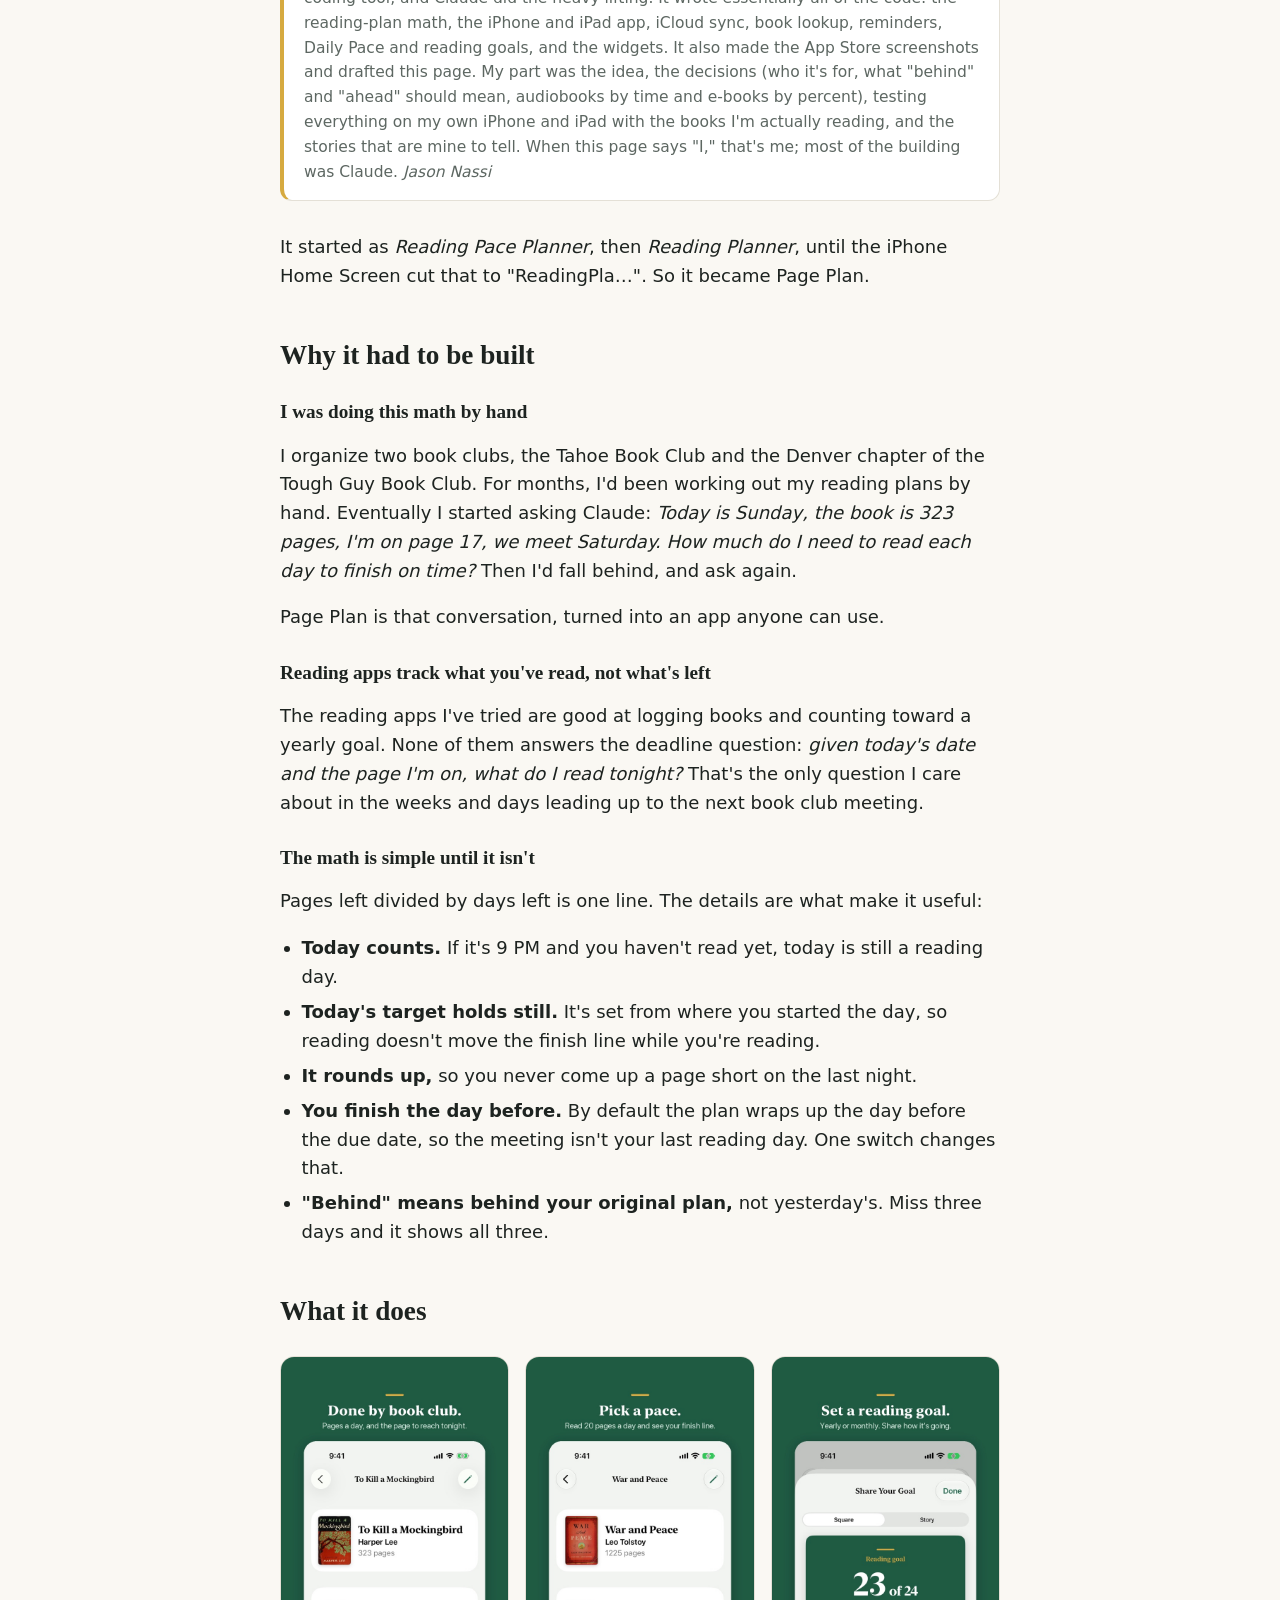
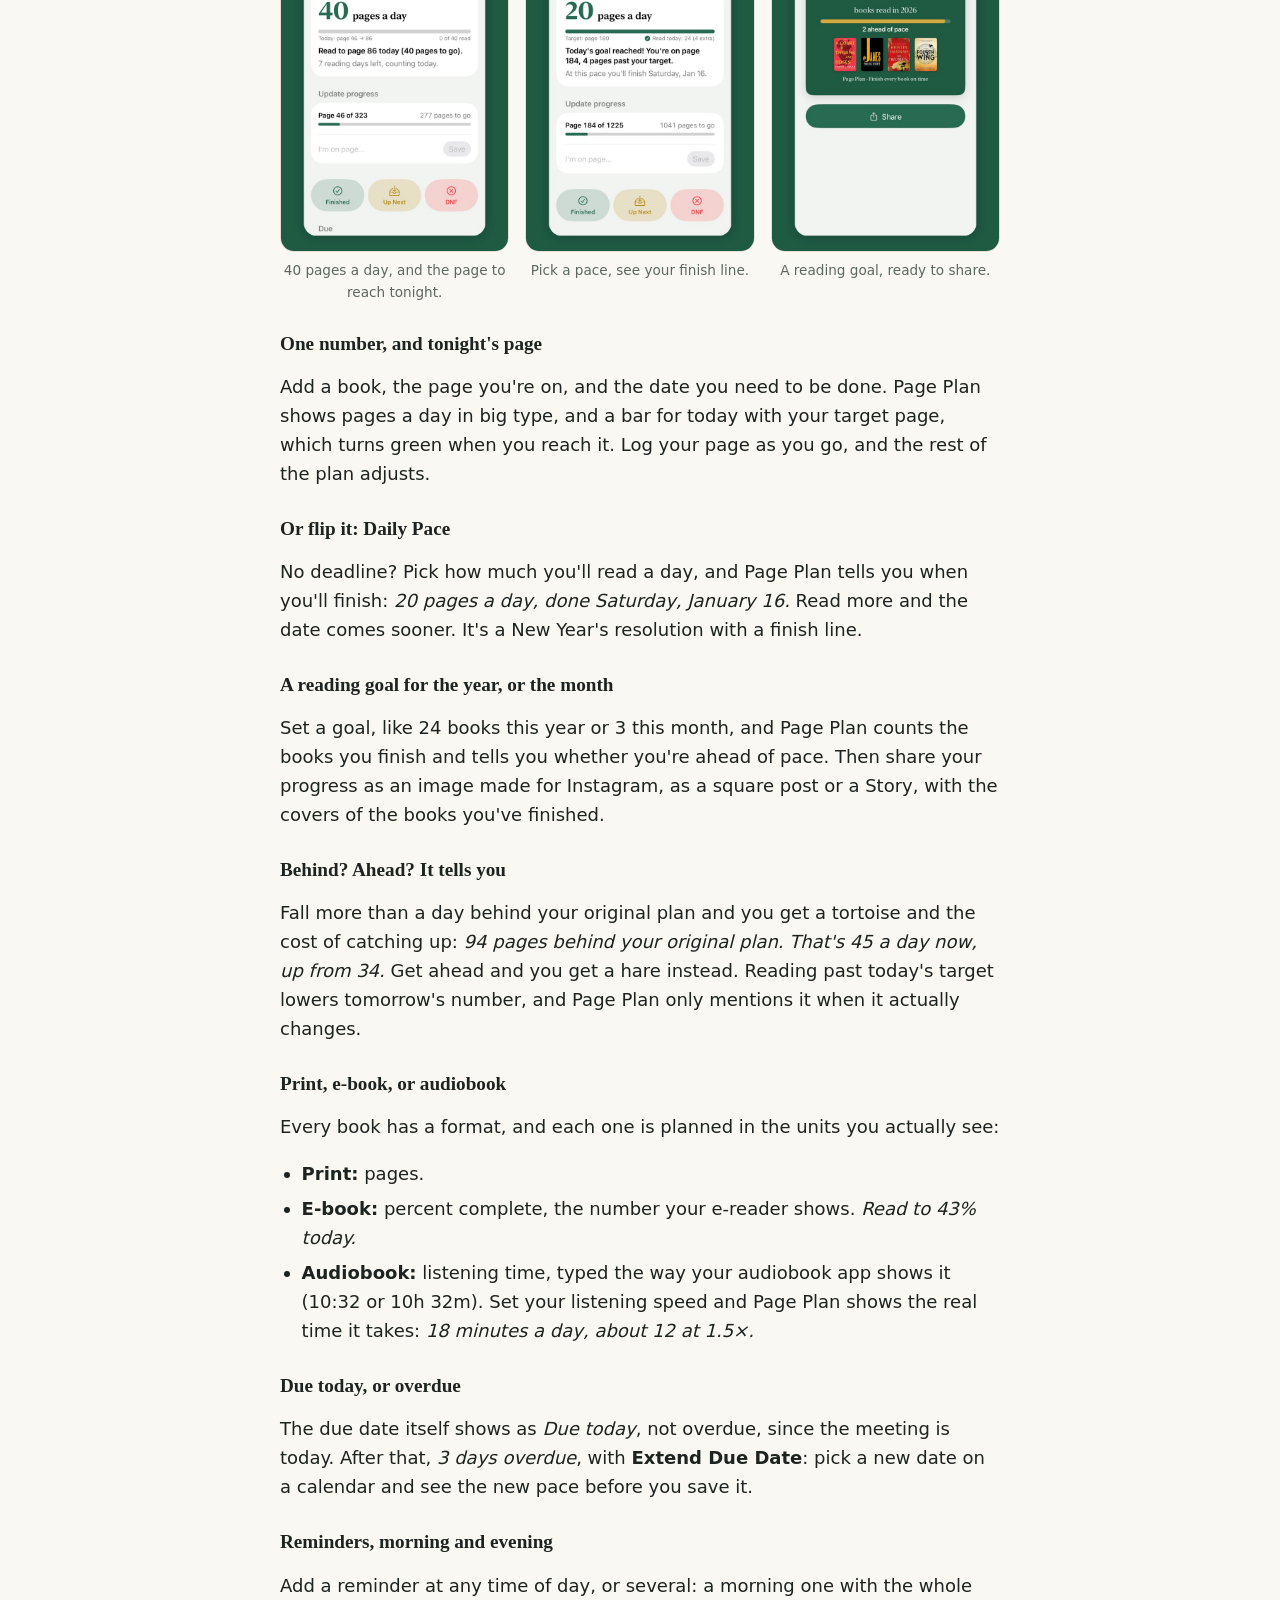
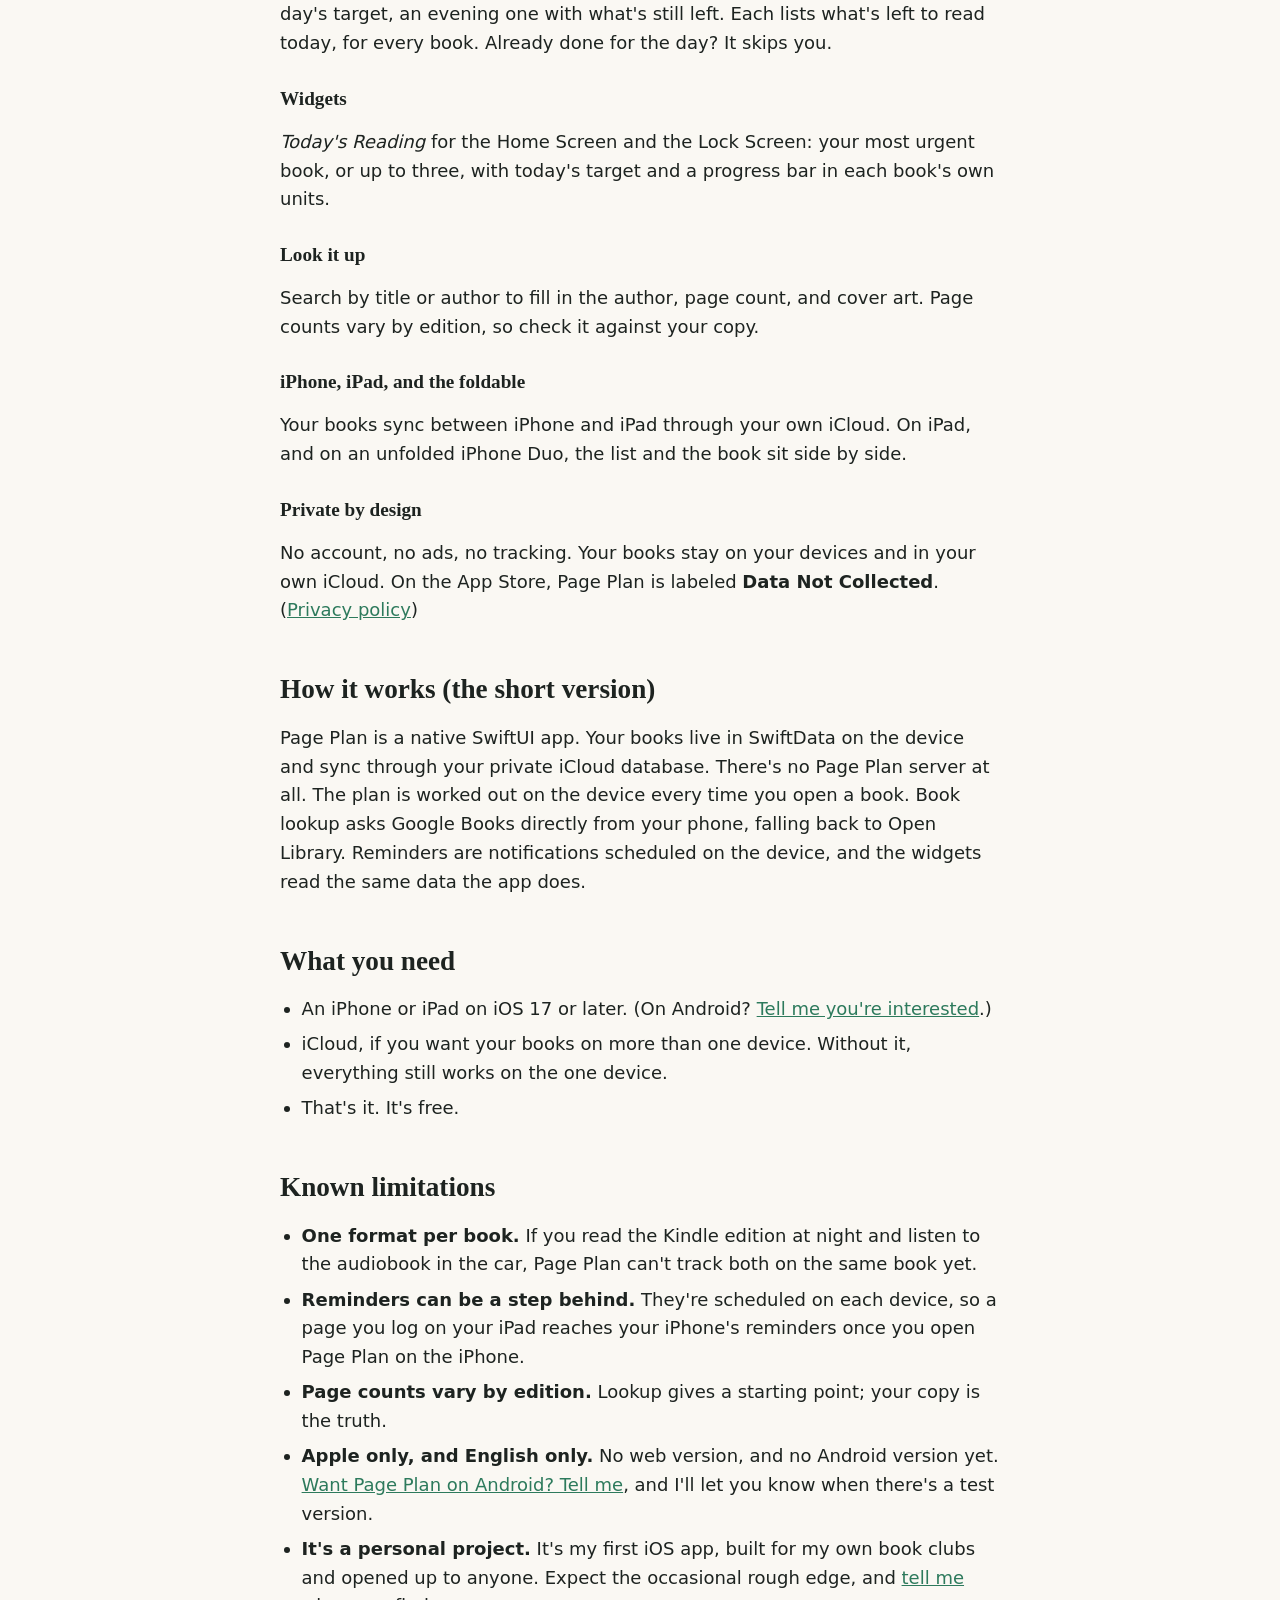
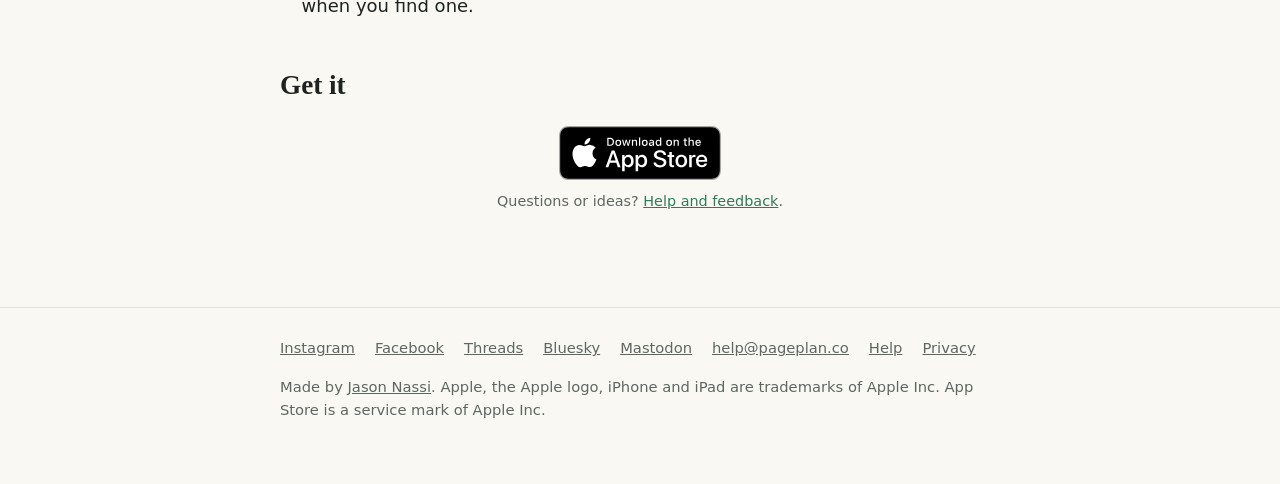
==== commit f3ca682c: "Android ask: drop the repeated phrase Co-Authored-By: Claude Opus 5.5 <noreply@anthropic.com>" ====
--- a/index.html
+++ b/index.html
@@ -32,7 +32,7 @@
   <a class="badge" href="https://apps.apple.com/app/apple-store/id6833728486?pt=356023&amp;ct=site&amp;mt=8" data-goatcounter-click="app-store-hero">
     <img src="/assets/img/app-store-badge.svg" alt="Download on the App Store"></a>
   <p class="badge-note">Free for iPhone and iPad. No ads, no account.</p>
-  <p class="badge-note">On Android? <a href="mailto:help@pageplan.co?subject=Page%20Plan%20for%20Android" data-goatcounter-click="android-interest-top">Want it on Android? Tell me</a>, and I'll let you know when there's a test version.</p>
+  <p class="badge-note">On Android? <a href="mailto:help@pageplan.co?subject=Page%20Plan%20for%20Android" data-goatcounter-click="android-interest-top">Tell me you want it</a>, and I&rsquo;ll let you know when there&rsquo;s a test version.</p>
 </section>
 
 <div class="header-image"><img src="/assets/img/header.jpg" alt="Page Plan on an unfolded iPhone Duo: the book list on one side, today's plan on the other" width="1600" height="900"></div>
